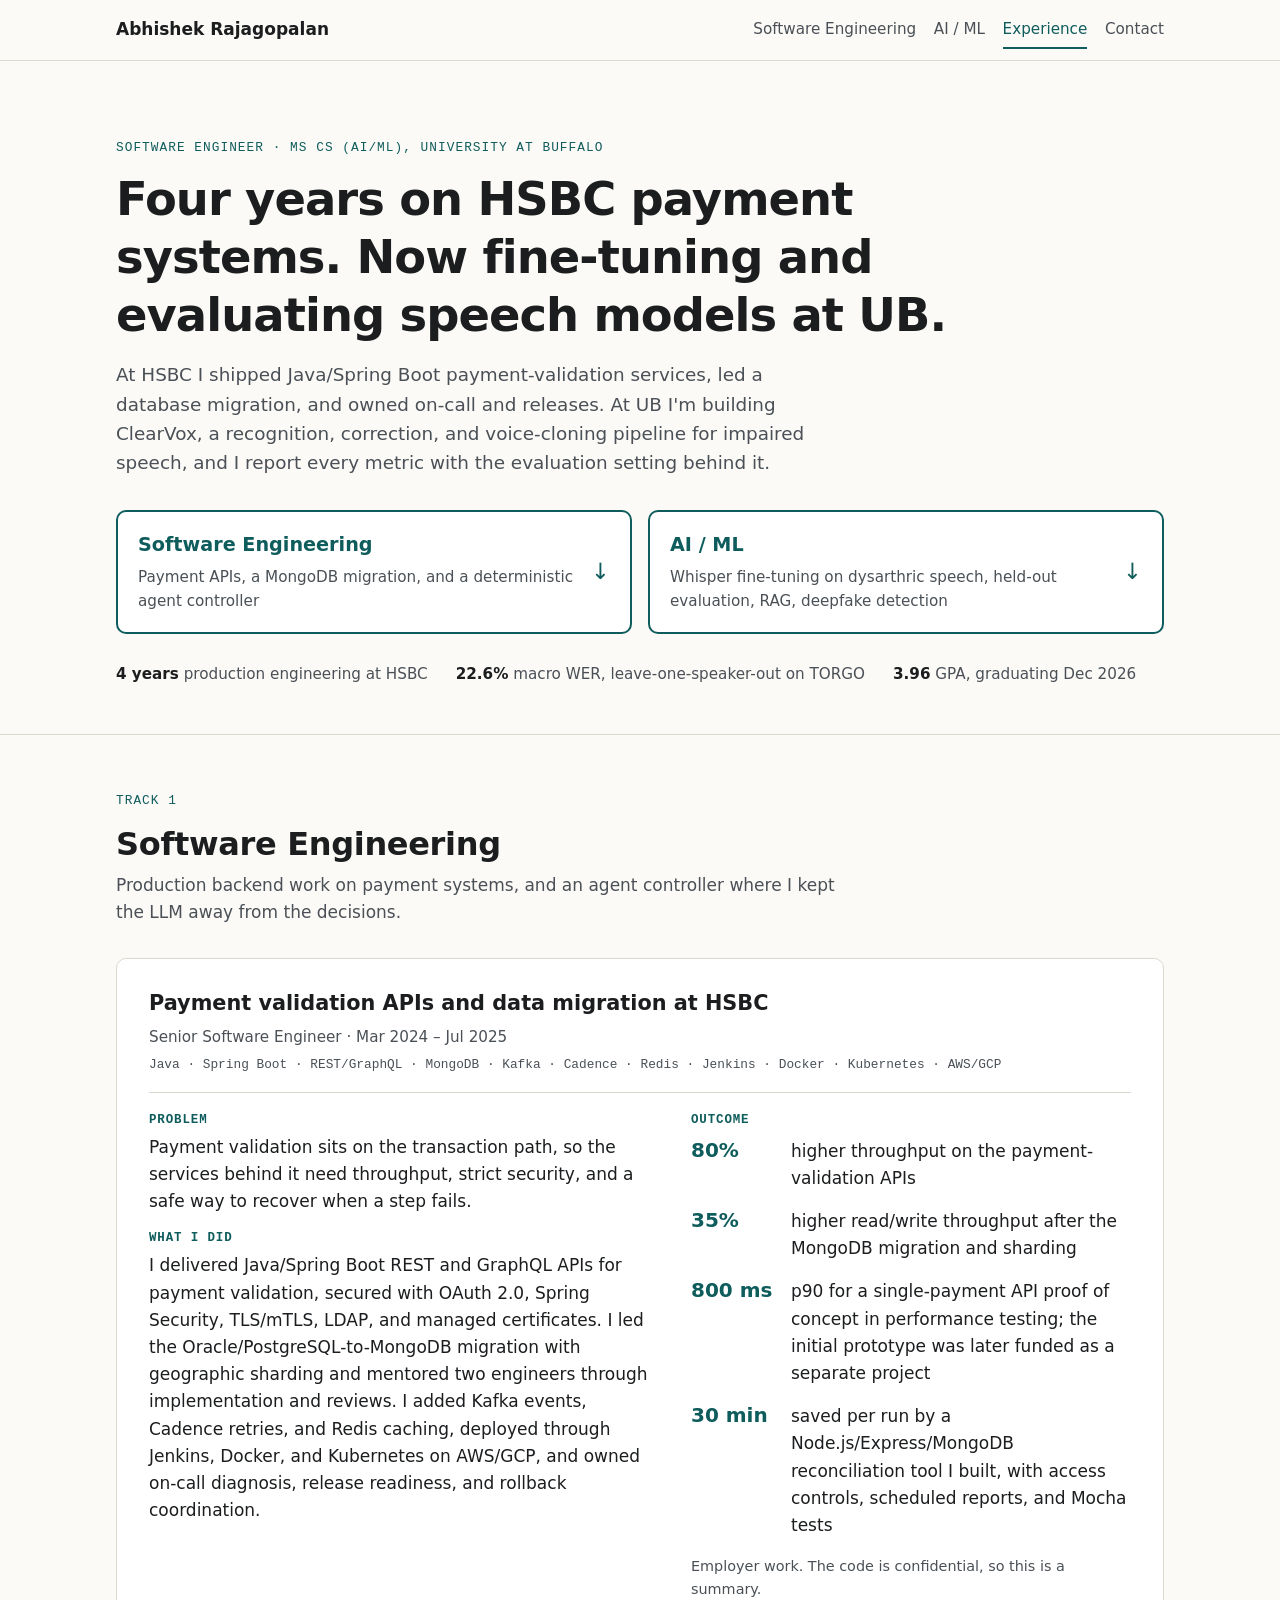
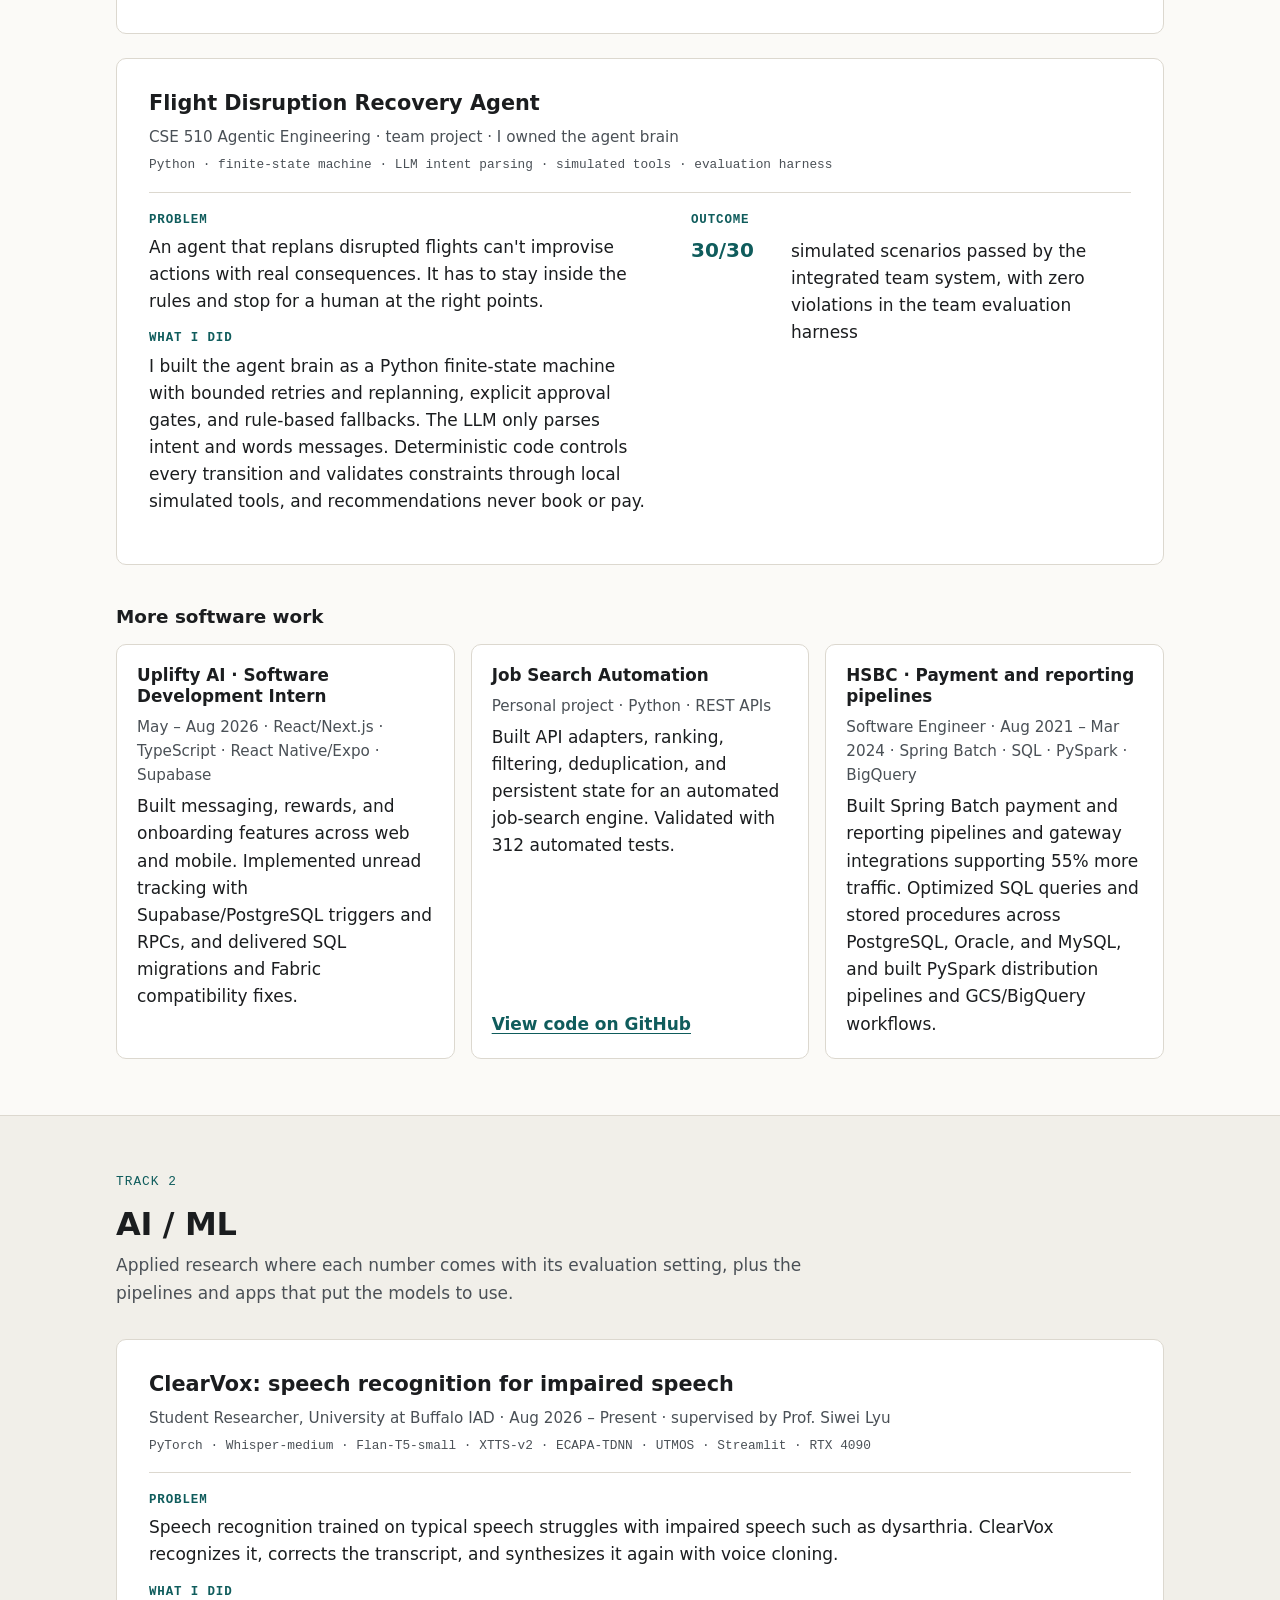
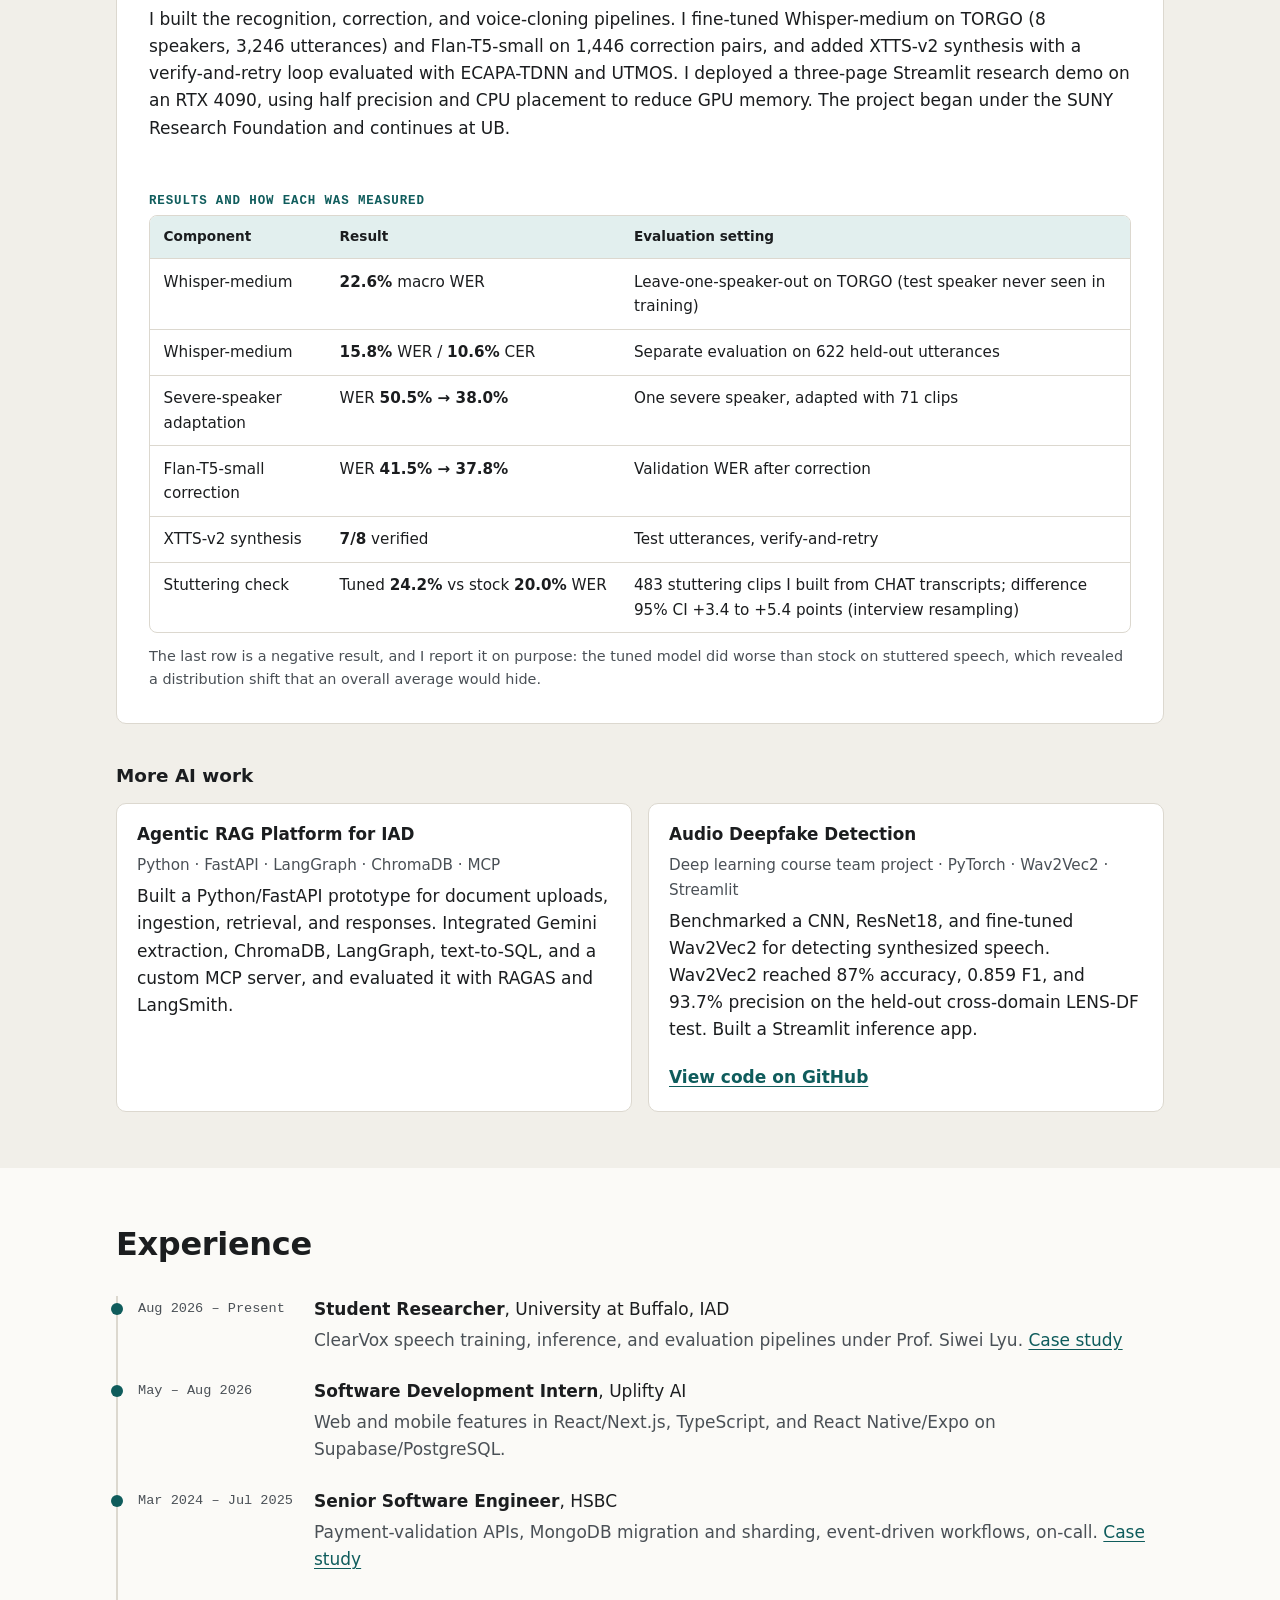
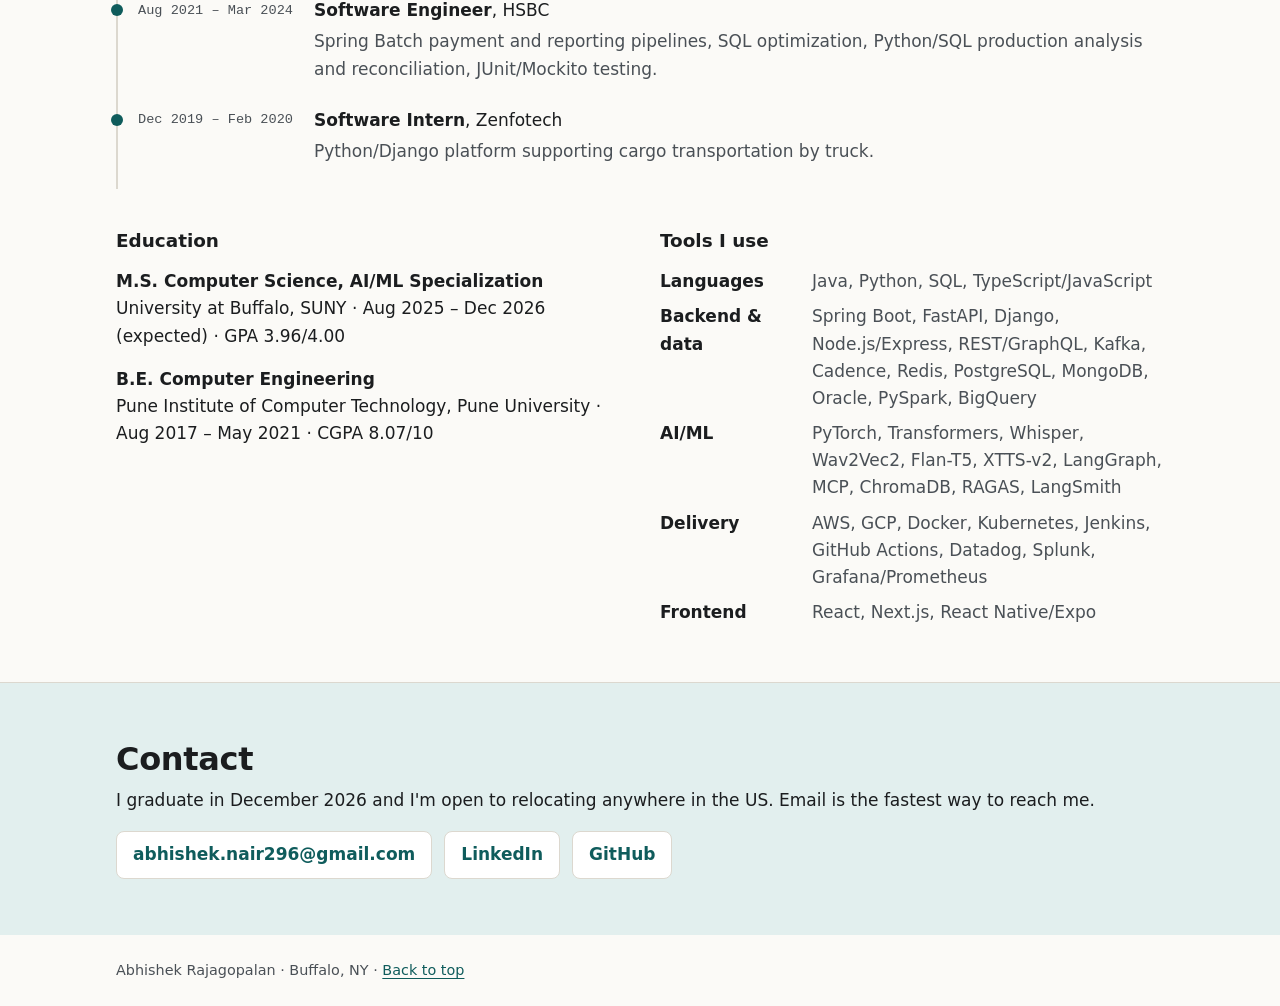
==== index.html @ 1fc19cda "Add files via upload" ====
<!DOCTYPE html>
<html lang="en">
<head>
  <meta charset="utf-8">
  <meta name="viewport" content="width=device-width, initial-scale=1">
  <title>Abhishek Rajagopalan | Software &amp; AI/ML Engineer</title>
  <meta name="description" content="Software engineer with four years on HSBC payment systems, now building and evaluating speech and agent systems at the University at Buffalo.">
  <meta property="og:title" content="Abhishek Rajagopalan | Software &amp; AI/ML Engineer">
  <meta property="og:description" content="Payment APIs at HSBC. Speech recognition research and agent engineering at UB.">
  <meta property="og:type" content="website">
  <meta property="og:url" content="https://abhiiiinair24.github.io/">
  <meta name="theme-color" content="#0f5c5c">
  <link rel="icon" href="favicon.svg" type="image/svg+xml">
  <link rel="stylesheet" href="styles.css">
  <script src="script.js" defer></script>
</head>
<body>
  <a class="skip-link" href="#main">Skip to content</a>

  <header class="site-header">
    <div class="wrap header-inner">
      <a class="brand" href="#top">Abhishek Rajagopalan</a>
      <nav aria-label="Primary">
        <ul class="nav-list">
          <li><a href="#software-engineering">Software Engineering</a></li>
          <li><a href="#ai-ml">AI / ML</a></li>
          <li><a href="#experience">Experience</a></li>
          <li><a href="#contact">Contact</a></li>
        </ul>
      </nav>
    </div>
  </header>

  <main id="main">
    <!-- ===================== HERO ===================== -->
    <section id="top" class="hero" aria-labelledby="hero-title">
      <div class="wrap">
        <p class="eyebrow">Software engineer · MS CS (AI/ML), University at Buffalo</p>
        <h1 id="hero-title">Four years on HSBC payment systems. Now fine-tuning and evaluating speech models at UB.</h1>
        <p class="lede">At HSBC I shipped Java/Spring Boot payment-validation services, led a database migration, and owned on-call and releases. At UB I'm building ClearVox, a recognition, correction, and voice-cloning pipeline for impaired speech, and I report every metric with the evaluation setting behind it.</p>

        <ul class="tracks">
          <li><a class="track" href="#software-engineering">
            <span class="track-label">Software Engineering</span>
            <span class="track-desc">Payment APIs, a MongoDB migration, and a deterministic agent controller</span>
            <span class="track-arrow" aria-hidden="true">↓</span>
          </a></li>
          <li><a class="track" href="#ai-ml">
            <span class="track-label">AI / ML</span>
            <span class="track-desc">Whisper fine-tuning on dysarthric speech, held-out evaluation, RAG, deepfake detection</span>
            <span class="track-arrow" aria-hidden="true">↓</span>
          </a></li>
        </ul>

        <ul class="facts" aria-label="At a glance">
          <li><strong>4 years</strong> production engineering at HSBC</li>
          <li><strong>22.6%</strong> macro WER, leave-one-speaker-out on TORGO</li>
          <li><strong>3.96</strong> GPA, graduating Dec 2026</li>
        </ul>
      </div>
    </section>

    <!-- ===================== SOFTWARE ENGINEERING ===================== -->
    <section id="software-engineering" class="track-section" aria-labelledby="swe-title">
      <div class="wrap">
        <header class="section-head">
          <p class="eyebrow">Track 1</p>
          <h2 id="swe-title">Software Engineering</h2>
          <p>Production backend work on payment systems, and an agent controller where I kept the LLM away from the decisions.</p>
        </header>

        <article class="case" id="hsbc-payments" aria-labelledby="hsbc-title">
          <div class="case-head">
            <h3 id="hsbc-title">Payment validation APIs and data migration at HSBC</h3>
            <p class="meta">Senior Software Engineer · Mar 2024 – Jul 2025</p>
            <p class="stack">Java · Spring Boot · REST/GraphQL · MongoDB · Kafka · Cadence · Redis · Jenkins · Docker · Kubernetes · AWS/GCP</p>
          </div>
          <div class="case-body">
            <div class="psr">
              <h4>Problem</h4>
              <p>Payment validation sits on the transaction path, so the services behind it need throughput, strict security, and a safe way to recover when a step fails.</p>
              <h4>What I did</h4>
              <p>I delivered Java/Spring Boot REST and GraphQL APIs for payment validation, secured with OAuth 2.0, Spring Security, TLS/mTLS, LDAP, and managed certificates. I led the Oracle/PostgreSQL-to-MongoDB migration with geographic sharding and mentored two engineers through implementation and reviews. I added Kafka events, Cadence retries, and Redis caching, deployed through Jenkins, Docker, and Kubernetes on AWS/GCP, and owned on-call diagnosis, release readiness, and rollback coordination.</p>
            </div>
            <div class="outcomes">
              <h4>Outcome</h4>
              <ul class="metric-list">
                <li><span class="metric">80%</span> higher throughput on the payment-validation APIs</li>
                <li><span class="metric">35%</span> higher read/write throughput after the MongoDB migration and sharding</li>
                <li><span class="metric">800&nbsp;ms</span> p90 for a single-payment API proof of concept in performance testing; the initial prototype was later funded as a separate project</li>
                <li><span class="metric">30&nbsp;min</span> saved per run by a Node.js/Express/MongoDB reconciliation tool I built, with access controls, scheduled reports, and Mocha tests</li>
              </ul>
              <p class="note">Employer work. The code is confidential, so this is a summary.</p>
            </div>
          </div>
        </article>

        <article class="case" id="flight-agent" aria-labelledby="flight-title">
          <div class="case-head">
            <h3 id="flight-title">Flight Disruption Recovery Agent</h3>
            <p class="meta">CSE 510 Agentic Engineering · team project · I owned the agent brain</p>
            <p class="stack">Python · finite-state machine · LLM intent parsing · simulated tools · evaluation harness</p>
          </div>
          <div class="case-body">
            <div class="psr">
              <h4>Problem</h4>
              <p>An agent that replans disrupted flights can't improvise actions with real consequences. It has to stay inside the rules and stop for a human at the right points.</p>
              <h4>What I did</h4>
              <p>I built the agent brain as a Python finite-state machine with bounded retries and replanning, explicit approval gates, and rule-based fallbacks. The LLM only parses intent and words messages. Deterministic code controls every transition and validates constraints through local simulated tools, and recommendations never book or pay.</p>
            </div>
            <div class="outcomes">
              <h4>Outcome</h4>
              <ul class="metric-list">
                <li><span class="metric">30/30</span> simulated scenarios passed by the integrated team system, with zero violations in the team evaluation harness</li>
              </ul>
            </div>
          </div>
        </article>

        <h3 class="sub-head">More software work</h3>
        <div class="cards">
          <article class="card">
            <h4>Uplifty AI · Software Development Intern</h4>
            <p class="meta">May – Aug 2026 · React/Next.js · TypeScript · React Native/Expo · Supabase</p>
            <p>Built messaging, rewards, and onboarding features across web and mobile. Implemented unread tracking with Supabase/PostgreSQL triggers and RPCs, and delivered SQL migrations and Fabric compatibility fixes.</p>
          </article>
          <article class="card">
            <h4>Job Search Automation</h4>
            <p class="meta">Personal project · Python · REST APIs</p>
            <p>Built API adapters, ranking, filtering, deduplication, and persistent state for an automated job-search engine. Validated with 312 automated tests.</p>
            <p class="links"><a href="https://github.com/abhiiiinair24/job-search-automation">View code on GitHub<span class="sr-only"> (Job Search Automation)</span></a></p>
          </article>
          <article class="card">
            <h4>HSBC · Payment and reporting pipelines</h4>
            <p class="meta">Software Engineer · Aug 2021 – Mar 2024 · Spring Batch · SQL · PySpark · BigQuery</p>
            <p>Built Spring Batch payment and reporting pipelines and gateway integrations supporting 55% more traffic. Optimized SQL queries and stored procedures across PostgreSQL, Oracle, and MySQL, and built PySpark distribution pipelines and GCS/BigQuery workflows.</p>
          </article>
        </div>
      </div>
    </section>

    <!-- ===================== AI / ML ===================== -->
    <section id="ai-ml" class="track-section alt" aria-labelledby="ai-title">
      <div class="wrap">
        <header class="section-head">
          <p class="eyebrow">Track 2</p>
          <h2 id="ai-title">AI / ML</h2>
          <p>Applied research where each number comes with its evaluation setting, plus the pipelines and apps that put the models to use.</p>
        </header>

        <article class="case" id="clearvox" aria-labelledby="clearvox-title">
          <div class="case-head">
            <h3 id="clearvox-title">ClearVox: speech recognition for impaired speech</h3>
            <p class="meta">Student Researcher, University at Buffalo IAD · Aug 2026 – Present · supervised by Prof. Siwei Lyu</p>
            <p class="stack">PyTorch · Whisper-medium · Flan-T5-small · XTTS-v2 · ECAPA-TDNN · UTMOS · Streamlit · RTX 4090</p>
          </div>
          <div class="case-body">
            <div class="psr">
              <h4>Problem</h4>
              <p>Speech recognition trained on typical speech struggles with impaired speech such as dysarthria. ClearVox recognizes it, corrects the transcript, and synthesizes it again with voice cloning.</p>
              <h4>What I did</h4>
              <p>I built the recognition, correction, and voice-cloning pipelines. I fine-tuned Whisper-medium on TORGO (8 speakers, 3,246 utterances) and Flan-T5-small on 1,446 correction pairs, and added XTTS-v2 synthesis with a verify-and-retry loop evaluated with ECAPA-TDNN and UTMOS. I deployed a three-page Streamlit research demo on an RTX 4090, using half precision and CPU placement to reduce GPU memory. The project began under the SUNY Research Foundation and continues at UB.</p>
            </div>
            <div class="outcomes">
              <h4>Results and how each was measured</h4>
              <div class="table-scroll" tabindex="0" role="region" aria-label="ClearVox results table">
                <table>
                  <thead>
                    <tr><th scope="col">Component</th><th scope="col">Result</th><th scope="col">Evaluation setting</th></tr>
                  </thead>
                  <tbody>
                    <tr><td data-label="Component">Whisper-medium</td><td data-label="Result"><strong>22.6%</strong> macro WER</td><td data-label="Evaluation setting">Leave-one-speaker-out on TORGO (test speaker never seen in training)</td></tr>
                    <tr><td data-label="Component">Whisper-medium</td><td data-label="Result"><strong>15.8%</strong> WER / <strong>10.6%</strong> CER</td><td data-label="Evaluation setting">Separate evaluation on 622 held-out utterances</td></tr>
                    <tr><td data-label="Component">Severe-speaker adaptation</td><td data-label="Result">WER <strong>50.5% → 38.0%</strong></td><td data-label="Evaluation setting">One severe speaker, adapted with 71 clips</td></tr>
                    <tr><td data-label="Component">Flan-T5-small correction</td><td data-label="Result">WER <strong>41.5% → 37.8%</strong></td><td data-label="Evaluation setting">Validation WER after correction</td></tr>
                    <tr><td data-label="Component">XTTS-v2 synthesis</td><td data-label="Result"><strong>7/8</strong> verified</td><td data-label="Evaluation setting">Test utterances, verify-and-retry</td></tr>
                    <tr><td data-label="Component">Stuttering check</td><td data-label="Result">Tuned <strong>24.2%</strong> vs stock <strong>20.0%</strong> WER</td><td data-label="Evaluation setting">483 stuttering clips I built from CHAT transcripts; difference 95% CI +3.4 to +5.4 points (interview resampling)</td></tr>
                  </tbody>
                </table>
              </div>
              <p class="note">The last row is a negative result, and I report it on purpose: the tuned model did worse than stock on stuttered speech, which revealed a distribution shift that an overall average would hide.</p>
            </div>
          </div>
        </article>

        <h3 class="sub-head">More AI work</h3>
        <div class="cards">
          <article class="card">
            <h4>Agentic RAG Platform for IAD</h4>
            <p class="meta">Python · FastAPI · LangGraph · ChromaDB · MCP</p>
            <p>Built a Python/FastAPI prototype for document uploads, ingestion, retrieval, and responses. Integrated Gemini extraction, ChromaDB, LangGraph, text-to-SQL, and a custom MCP server, and evaluated it with RAGAS and LangSmith.</p>
          </article>
          <article class="card">
            <h4>Audio Deepfake Detection</h4>
            <p class="meta">Deep learning course team project · PyTorch · Wav2Vec2 · Streamlit</p>
            <p>Benchmarked a CNN, ResNet18, and fine-tuned Wav2Vec2 for detecting synthesized speech. Wav2Vec2 reached 87% accuracy, 0.859 F1, and 93.7% precision on the held-out cross-domain LENS-DF test. Built a Streamlit inference app.</p>
            <p class="links"><a href="https://github.com/abhiiiinair24/pied-piper-DeepfakeAudio">View code on GitHub<span class="sr-only"> (Audio Deepfake Detection)</span></a></p>
          </article>
        </div>
      </div>
    </section>

    <!-- ===================== EXPERIENCE ===================== -->
    <section id="experience" aria-labelledby="exp-title">
      <div class="wrap">
        <header class="section-head">
          <h2 id="exp-title">Experience</h2>
        </header>
        <ol class="timeline">
          <li>
            <div class="tl-when">Aug 2026 – Present</div>
            <div class="tl-what"><strong>Student Researcher</strong>, University at Buffalo, IAD
              <p>ClearVox speech training, inference, and evaluation pipelines under Prof. Siwei Lyu. <a href="#clearvox">Case study</a></p></div>
          </li>
          <li>
            <div class="tl-when">May – Aug 2026</div>
            <div class="tl-what"><strong>Software Development Intern</strong>, Uplifty AI
              <p>Web and mobile features in React/Next.js, TypeScript, and React Native/Expo on Supabase/PostgreSQL.</p></div>
          </li>
          <li>
            <div class="tl-when">Mar 2024 – Jul 2025</div>
            <div class="tl-what"><strong>Senior Software Engineer</strong>, HSBC
              <p>Payment-validation APIs, MongoDB migration and sharding, event-driven workflows, on-call. <a href="#hsbc-payments">Case study</a></p></div>
          </li>
          <li>
            <div class="tl-when">Aug 2021 – Mar 2024</div>
            <div class="tl-what"><strong>Software Engineer</strong>, HSBC
              <p>Spring Batch payment and reporting pipelines, SQL optimization, Python/SQL production analysis and reconciliation, JUnit/Mockito testing.</p></div>
          </li>
          <li>
            <div class="tl-when">Dec 2019 – Feb 2020</div>
            <div class="tl-what"><strong>Software Intern</strong>, Zenfotech
              <p>Python/Django platform supporting cargo transportation by truck.</p></div>
          </li>
        </ol>

        <div class="two-col">
          <div>
            <h3 class="sub-head">Education</h3>
            <ul class="plain">
              <li><strong>M.S. Computer Science, AI/ML Specialization</strong><br>University at Buffalo, SUNY · Aug 2025 – Dec 2026 (expected) · GPA 3.96/4.00</li>
              <li><strong>B.E. Computer Engineering</strong><br>Pune Institute of Computer Technology, Pune University · Aug 2017 – May 2021 · CGPA 8.07/10</li>
            </ul>
          </div>
          <div>
            <h3 class="sub-head">Tools I use</h3>
            <dl class="skills">
              <dt>Languages</dt><dd>Java, Python, SQL, TypeScript/JavaScript</dd>
              <dt>Backend &amp; data</dt><dd>Spring Boot, FastAPI, Django, Node.js/Express, REST/GraphQL, Kafka, Cadence, Redis, PostgreSQL, MongoDB, Oracle, PySpark, BigQuery</dd>
              <dt>AI/ML</dt><dd>PyTorch, Transformers, Whisper, Wav2Vec2, Flan-T5, XTTS-v2, LangGraph, MCP, ChromaDB, RAGAS, LangSmith</dd>
              <dt>Delivery</dt><dd>AWS, GCP, Docker, Kubernetes, Jenkins, GitHub Actions, Datadog, Splunk, Grafana/Prometheus</dd>
              <dt>Frontend</dt><dd>React, Next.js, React Native/Expo</dd>
            </dl>
          </div>
        </div>
      </div>
    </section>

    <!-- ===================== CONTACT ===================== -->
    <section id="contact" class="contact" aria-labelledby="contact-title">
      <div class="wrap">
        <h2 id="contact-title">Contact</h2>
        <p>I graduate in December 2026 and I'm open to relocating anywhere in the US. Email is the fastest way to reach me.</p>
        <ul class="contact-links">
          <li><a href="mailto:abhishek.nair296@gmail.com">abhishek.nair296@gmail.com</a></li>
          <li><a href="https://linkedin.com/in/abhisheknair2409">LinkedIn</a></li>
          <li><a href="https://github.com/abhiiiinair24">GitHub</a></li>
        </ul>
      </div>
    </section>
  </main>

  <footer class="site-footer">
    <div class="wrap">
      <p>Abhishek Rajagopalan · Buffalo, NY · <a href="#top">Back to top</a></p>
    </div>
  </footer>
</body>
</html>
---- styles.css ----
/* Abhishek Rajagopalan portfolio
   Plain CSS, no build step. Colors live in :root so they're easy to change. */

:root {
  --bg: #fbfaf7;
  --bg-alt: #f1efe9;
  --surface: #ffffff;
  --text: #1b1d1f;
  --muted: #4a5056;
  --line: #dcd8cf;
  --accent: #0f5c5c;
  --accent-strong: #0a4545;
  --accent-soft: #e2efee;
  --focus: #b4530a;
  --radius: 10px;
  --wrap: 68rem;
  --font: system-ui, -apple-system, "Segoe UI", Roboto, "Helvetica Neue", Arial, sans-serif;
  --mono: ui-monospace, SFMono-Regular, Menlo, Consolas, monospace;
}

@media (prefers-color-scheme: dark) {
  :root {
    --bg: #121416;
    --bg-alt: #181b1e;
    --surface: #1d2124;
    --text: #eceae4;
    --muted: #b3b8bc;
    --line: #33393e;
    --accent: #6fc7c2;
    --accent-strong: #9adcd8;
    --accent-soft: #1c3333;
    --focus: #f0a35e;
  }
}

*, *::before, *::after { box-sizing: border-box; }

html { scroll-behavior: smooth; scroll-padding-top: 4.5rem; }
@media (prefers-reduced-motion: reduce) { html { scroll-behavior: auto; } }

body {
  margin: 0;
  background: var(--bg);
  color: var(--text);
  font-family: var(--font);
  font-size: 1.0625rem;
  line-height: 1.6;
  -webkit-text-size-adjust: 100%;
}

a { color: var(--accent); text-underline-offset: 0.18em; }
a:hover { color: var(--accent-strong); }
:focus-visible { outline: 3px solid var(--focus); outline-offset: 3px; border-radius: 4px; }

h1, h2, h3, h4 { line-height: 1.25; margin: 0 0 0.5rem; }
h1 { font-size: clamp(1.8rem, 1.2rem + 2.6vw, 2.9rem); letter-spacing: -0.02em; max-width: 26ch; text-wrap: balance; }
h2 { font-size: clamp(1.5rem, 1.2rem + 1.2vw, 2rem); letter-spacing: -0.01em; }
h3 { font-size: 1.3rem; }
h4 { font-size: 1rem; }
p { margin: 0 0 1rem; }

.wrap { max-width: var(--wrap); margin: 0 auto; padding: 0 1.25rem; }

.sr-only {
  position: absolute; width: 1px; height: 1px; padding: 0; margin: -1px;
  overflow: hidden; clip: rect(0 0 0 0); white-space: nowrap; border: 0;
}

.skip-link {
  position: absolute; left: 1rem; top: -3rem; z-index: 100;
  background: var(--accent); color: var(--bg); padding: 0.5rem 0.9rem; border-radius: 6px;
}
.skip-link:focus { top: 0.75rem; color: var(--bg); }

/* ---------- Header ---------- */
.site-header {
  position: sticky; top: 0; z-index: 50;
  background: color-mix(in srgb, var(--bg) 92%, transparent);
  backdrop-filter: saturate(150%) blur(8px);
  border-bottom: 1px solid var(--line);
}
.header-inner {
  display: flex; align-items: center; justify-content: space-between;
  gap: 0.5rem 1.5rem; flex-wrap: wrap; padding-top: 0.7rem; padding-bottom: 0.7rem;
}
.brand { font-weight: 700; color: var(--text); text-decoration: none; }
.nav-list { list-style: none; margin: 0; padding: 0; display: flex; flex-wrap: wrap; gap: 0.25rem 1.1rem; }
.nav-list a {
  color: var(--muted); text-decoration: none; font-size: 0.95rem; font-weight: 500;
  padding: 0.35rem 0; display: inline-block; border-bottom: 2px solid transparent;
}
.nav-list a:hover, .nav-list a[aria-current="true"] { color: var(--accent); border-bottom-color: var(--accent); }

/* ---------- Hero ---------- */
.hero { padding: clamp(2.5rem, 6vw, 5rem) 0 3rem; }
.eyebrow {
  font-family: var(--mono); font-size: 0.8rem; text-transform: uppercase;
  letter-spacing: 0.08em; color: var(--accent); margin-bottom: 0.75rem;
}
.lede { font-size: 1.15rem; color: var(--muted); max-width: 46rem; margin-top: 1rem; }

.tracks {
  list-style: none; padding: 0; margin: 2rem 0 0;
  display: grid; grid-template-columns: repeat(auto-fit, minmax(16rem, 1fr)); gap: 1rem;
}
.track {
  display: grid; grid-template-columns: 1fr auto; gap: 0.25rem 1rem; height: 100%;
  padding: 1.15rem 1.25rem; border: 2px solid var(--accent); border-radius: var(--radius);
  background: var(--surface); color: var(--text); text-decoration: none;
  transition: background-color .15s ease;
}
.track:hover { background: var(--accent-soft); color: var(--text); }
.track-label { font-size: 1.2rem; font-weight: 700; color: var(--accent); }
.track-desc { grid-column: 1; color: var(--muted); font-size: 0.95rem; }
.track-arrow { grid-row: 1 / span 2; grid-column: 2; align-self: center; font-size: 1.4rem; color: var(--accent); }

.facts {
  list-style: none; padding: 0; margin: 1.75rem 0 0;
  display: flex; flex-wrap: wrap; gap: 0.5rem 1.75rem; color: var(--muted); font-size: 0.95rem;
}
.facts strong { color: var(--text); }

/* ---------- Sections ---------- */
section { padding: 3.5rem 0; }
.track-section { border-top: 1px solid var(--line); }
.alt { background: var(--bg-alt); }
.section-head { margin-bottom: 2rem; max-width: 46rem; }
.section-head p:last-child { color: var(--muted); }
.sub-head { margin: 2.5rem 0 1rem; font-size: 1.15rem; }

/* ---------- Case studies ---------- */
.case {
  background: var(--surface); border: 1px solid var(--line); border-radius: var(--radius);
  padding: clamp(1.25rem, 3vw, 2rem); margin-bottom: 1.5rem;
}
.case-head { border-bottom: 1px solid var(--line); padding-bottom: 1rem; margin-bottom: 1.25rem; }
.meta { color: var(--muted); font-size: 0.95rem; margin: 0 0 0.35rem; }
.stack { font-family: var(--mono); font-size: 0.8rem; color: var(--muted); margin: 0; }
.case-body { display: grid; grid-template-columns: 1fr; gap: 1.5rem; }
.case-body > * { min-width: 0; }
@media (min-width: 900px) {
  .case-body { grid-template-columns: 1.15fr 1fr; gap: 2.25rem; }
  #clearvox .case-body { grid-template-columns: 1fr; }
}
.psr h4, .outcomes h4 {
  font-family: var(--mono); font-size: 0.78rem; text-transform: uppercase;
  letter-spacing: 0.07em; color: var(--accent); margin-bottom: 0.35rem;
}
.metric-list { list-style: none; margin: 0 0 1rem; padding: 0; display: grid; gap: 0.75rem; }
.metric-list li { display: grid; grid-template-columns: 5.5rem 1fr; gap: 0.75rem; align-items: baseline; }
.metric { font-weight: 700; font-size: 1.25rem; color: var(--accent); }
.note { font-size: 0.9rem; color: var(--muted); margin: 0.75rem 0 0; }

/* ---------- Results table ---------- */
.table-scroll { overflow-x: auto; border: 1px solid var(--line); border-radius: 8px; }
table { border-collapse: collapse; width: 100%; font-size: 0.95rem; min-width: 36rem; }
th, td { text-align: left; vertical-align: top; padding: 0.65rem 0.85rem; border-bottom: 1px solid var(--line); }
thead th { background: var(--accent-soft); font-size: 0.85rem; }
tbody tr:last-child td { border-bottom: 0; }
td:nth-child(2) { white-space: nowrap; }

/* ---------- Cards ---------- */
.cards { display: grid; grid-template-columns: repeat(auto-fit, minmax(17rem, 1fr)); gap: 1rem; }
.card {
  background: var(--surface); border: 1px solid var(--line); border-radius: var(--radius);
  padding: 1.25rem; display: flex; flex-direction: column;
}
.card h4 { font-size: 1.05rem; }
.card p:last-child { margin-bottom: 0; }
.card .links { margin-top: auto; padding-top: 0.25rem; }
.card .links a { font-weight: 600; }

/* ---------- Experience ---------- */
.timeline { list-style: none; margin: 0; padding: 0; border-left: 2px solid var(--line); }
.timeline li { display: grid; grid-template-columns: 10rem 1fr; gap: 1rem; padding: 0 0 1.5rem 1.25rem; position: relative; }
.timeline li::before {
  content: ""; position: absolute; left: -7px; top: 0.45rem;
  width: 12px; height: 12px; border-radius: 50%; background: var(--accent);
}
.tl-when { font-family: var(--mono); font-size: 0.85rem; color: var(--muted); padding-top: 0.15rem; }
.tl-what p { margin: 0.25rem 0 0; color: var(--muted); }

.two-col { display: grid; grid-template-columns: repeat(auto-fit, minmax(19rem, 1fr)); gap: 0 2.5rem; }
.plain { list-style: none; padding: 0; margin: 0; }
.plain li { margin-bottom: 1rem; }
.skills { margin: 0; display: grid; grid-template-columns: 8.5rem 1fr; gap: 0.5rem 1rem; }
.skills dt { font-weight: 600; }
.skills dd { margin: 0; color: var(--muted); }

/* ---------- Contact / footer ---------- */
.contact { background: var(--accent-soft); border-top: 1px solid var(--line); }
.contact-links { list-style: none; padding: 0; margin: 0; display: flex; flex-wrap: wrap; gap: 0.75rem; }
.contact-links a {
  display: inline-block; padding: 0.6rem 1rem; border-radius: 8px; font-weight: 600;
  background: var(--surface); border: 1px solid var(--line); text-decoration: none;
}
.contact-links a:hover { border-color: var(--accent); }
.site-footer { padding: 1.5rem 0; font-size: 0.9rem; color: var(--muted); }
.site-footer p { margin: 0; }

/* ---------- Small screens ---------- */
@media (max-width: 640px) {
  body { font-size: 1rem; }
  .header-inner { flex-direction: column; align-items: flex-start; gap: 0.15rem; padding-top: 0.6rem; padding-bottom: 0.4rem; }
  .nav-list { gap: 0 0.85rem; }
  .nav-list a { font-size: 0.875rem; padding: 0.4rem 0; }
  .hero { padding: 1.5rem 0 2.5rem; }
  h1 { font-size: 1.65rem; }
  .lede { font-size: 1rem; margin-top: 0.75rem; }
  .tracks { margin-top: 1.25rem; gap: 0.75rem; }
  .track { padding: 0.9rem 1rem; }
  .track-desc { font-size: 0.875rem; }
  .timeline li { grid-template-columns: 1fr; gap: 0.15rem; }
  .skills { grid-template-columns: 1fr; gap: 0.1rem; }
  .skills dd { margin-bottom: 0.6rem; }
  .metric-list li { grid-template-columns: 1fr; gap: 0; }
  .site-header { position: static; }
  html { scroll-padding-top: 1rem; }
  /* Results table becomes stacked rows so the evaluation setting stays visible */
  .table-scroll { overflow: visible; border: 0; }
  table { min-width: 0; }
  thead { position: absolute; width: 1px; height: 1px; overflow: hidden; clip: rect(0 0 0 0); }
  tbody tr { display: block; border: 1px solid var(--line); border-radius: 8px; margin-bottom: 0.75rem; padding: 0.5rem 0.75rem; }
  tbody td { display: block; padding: 0.3rem 0; border: 0; white-space: normal; }
  tbody td::before { content: attr(data-label); display: block; font-size: 0.75rem; font-weight: 600; text-transform: uppercase; letter-spacing: 0.04em; color: var(--muted); }
  tbody td:first-child { font-weight: 600; }
  td:nth-child(2) { white-space: normal; }
}

@media print {
  .site-header, .skip-link, .tracks { display: none; }
  body { background: #fff; color: #000; }
  .case, .card { break-inside: avoid; border-color: #999; }
}
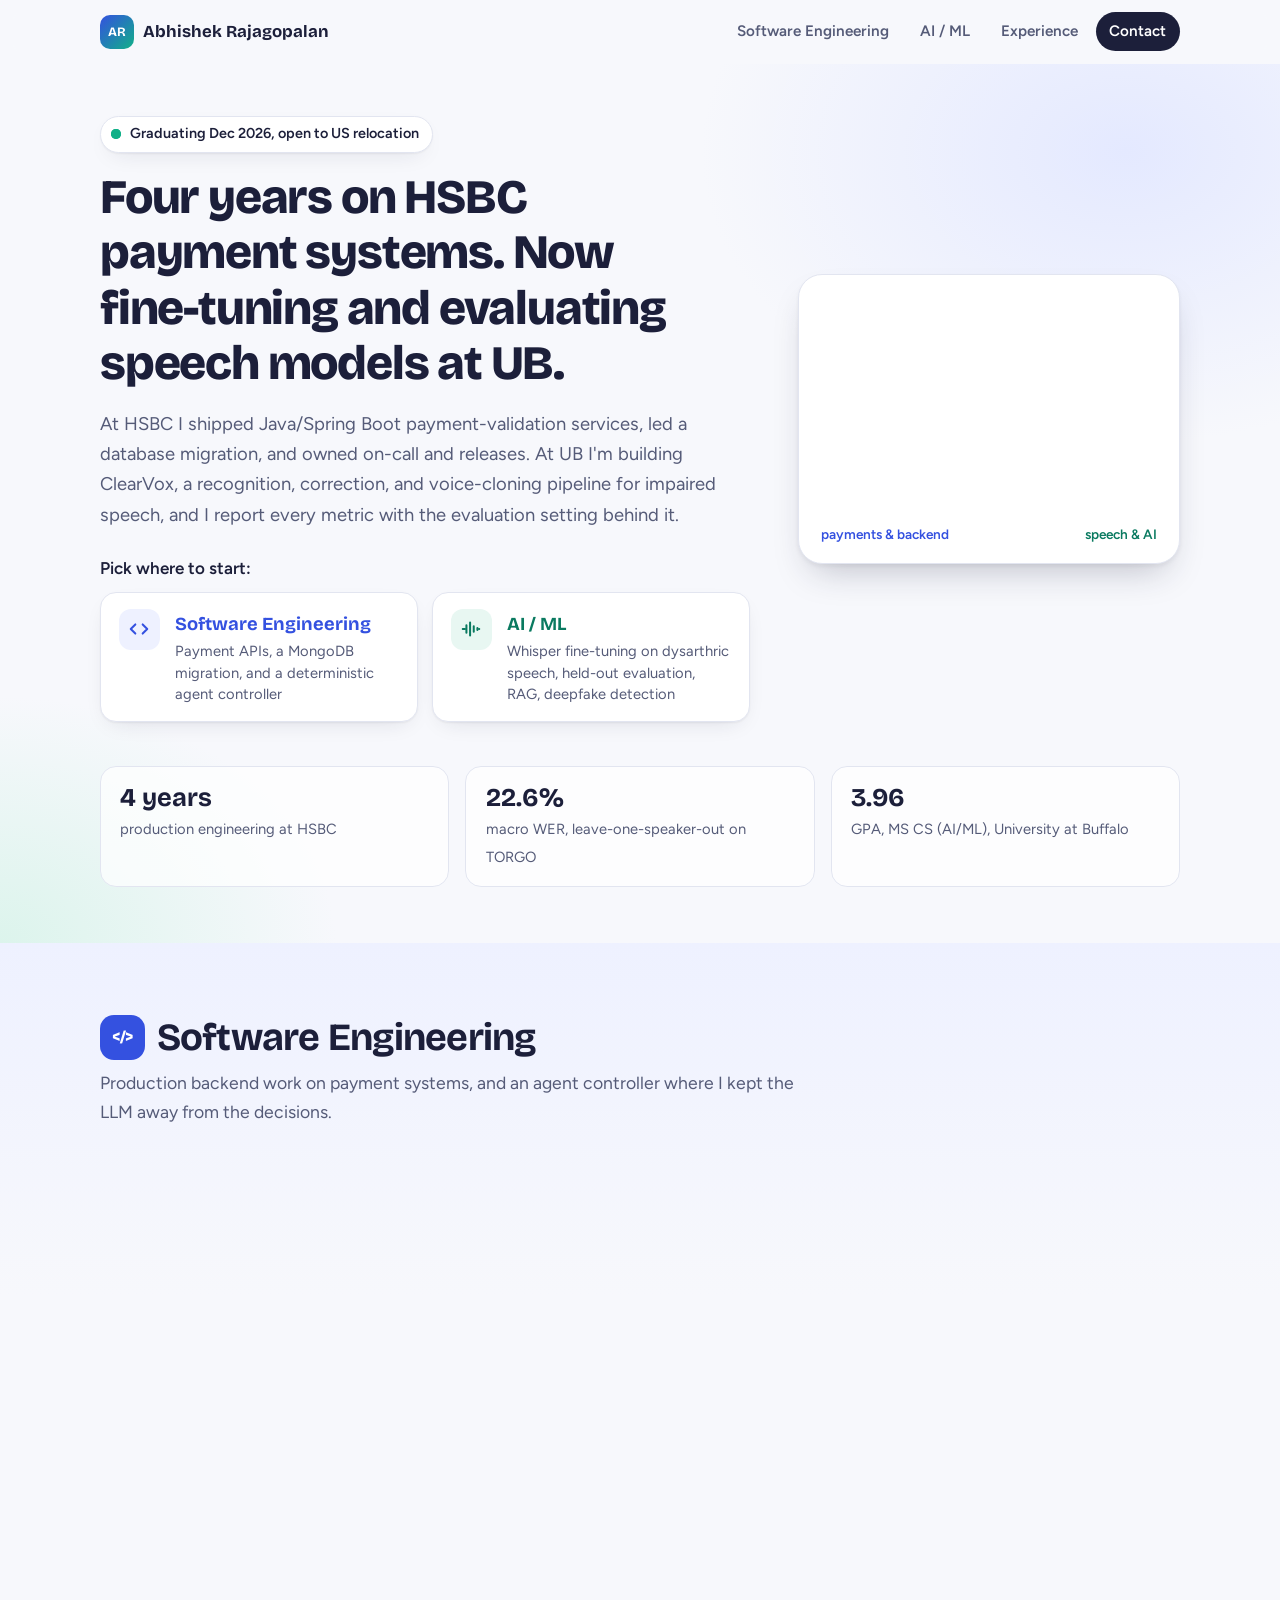
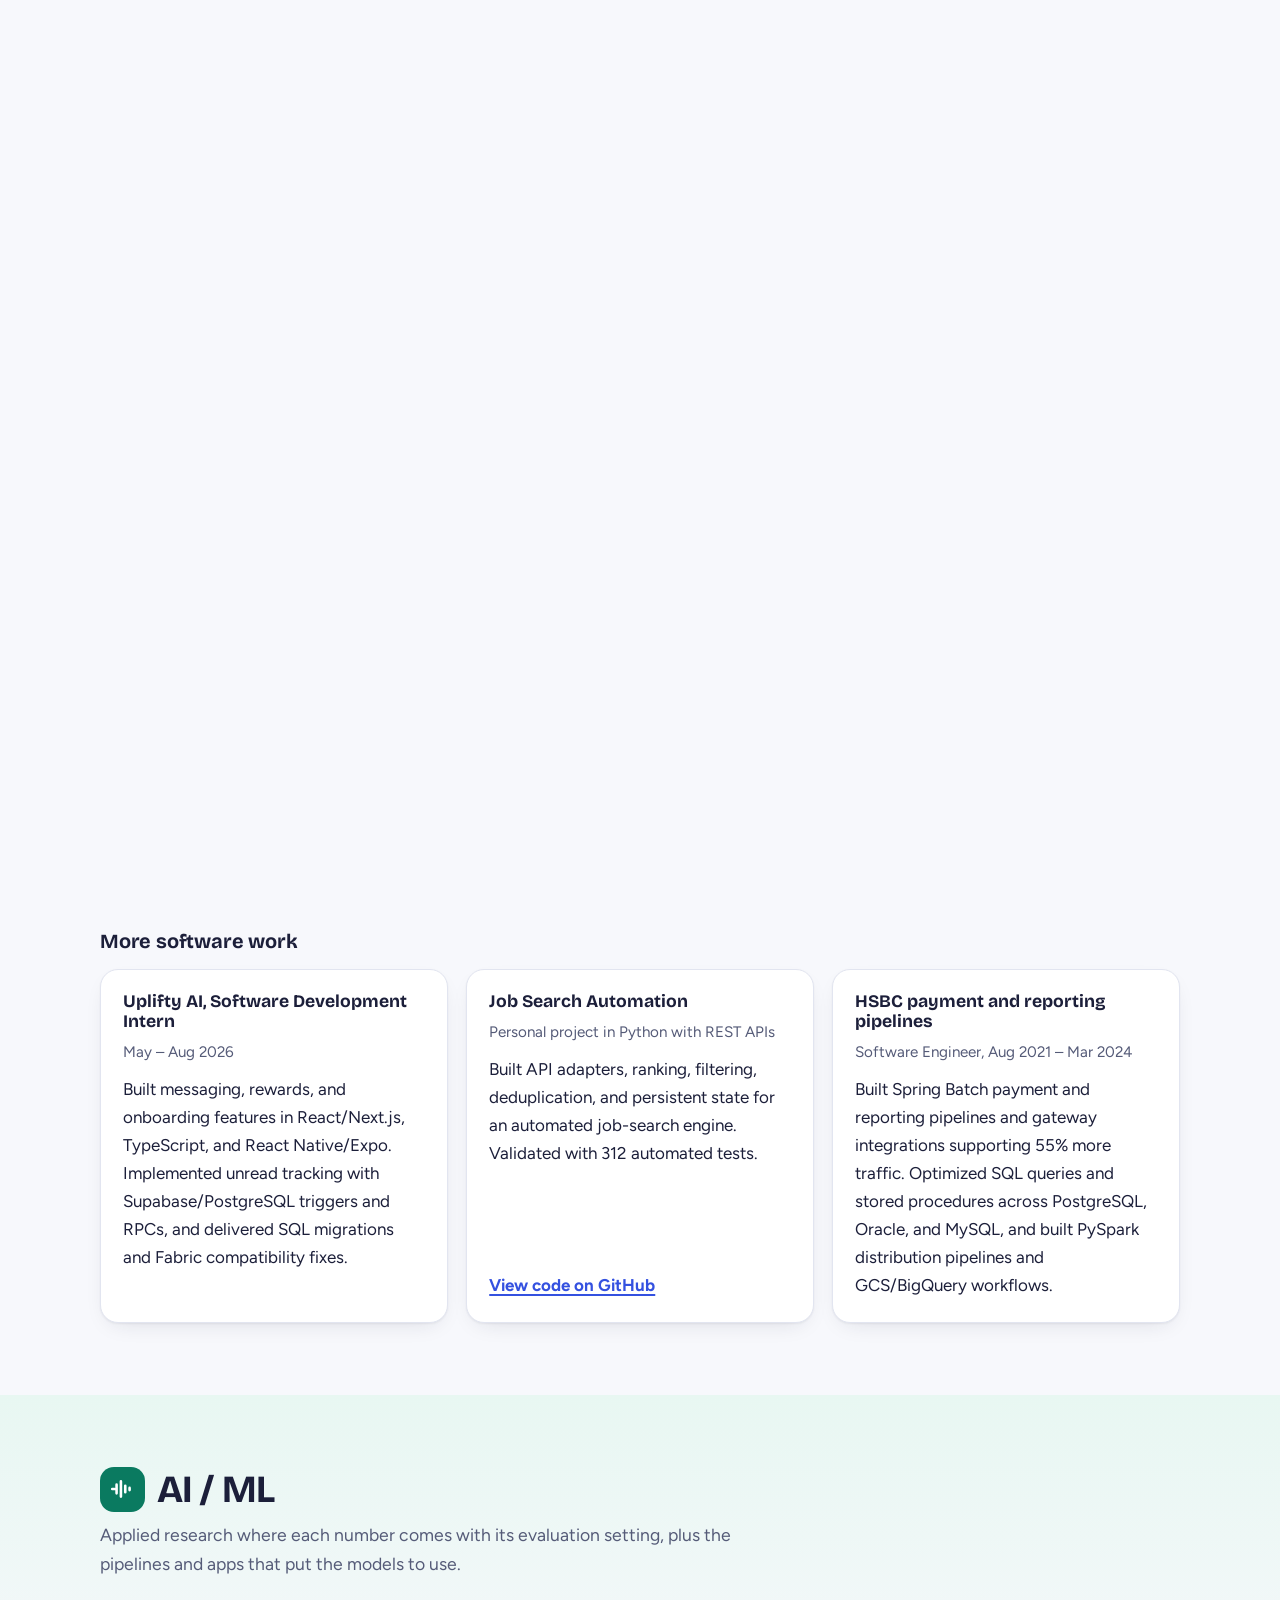
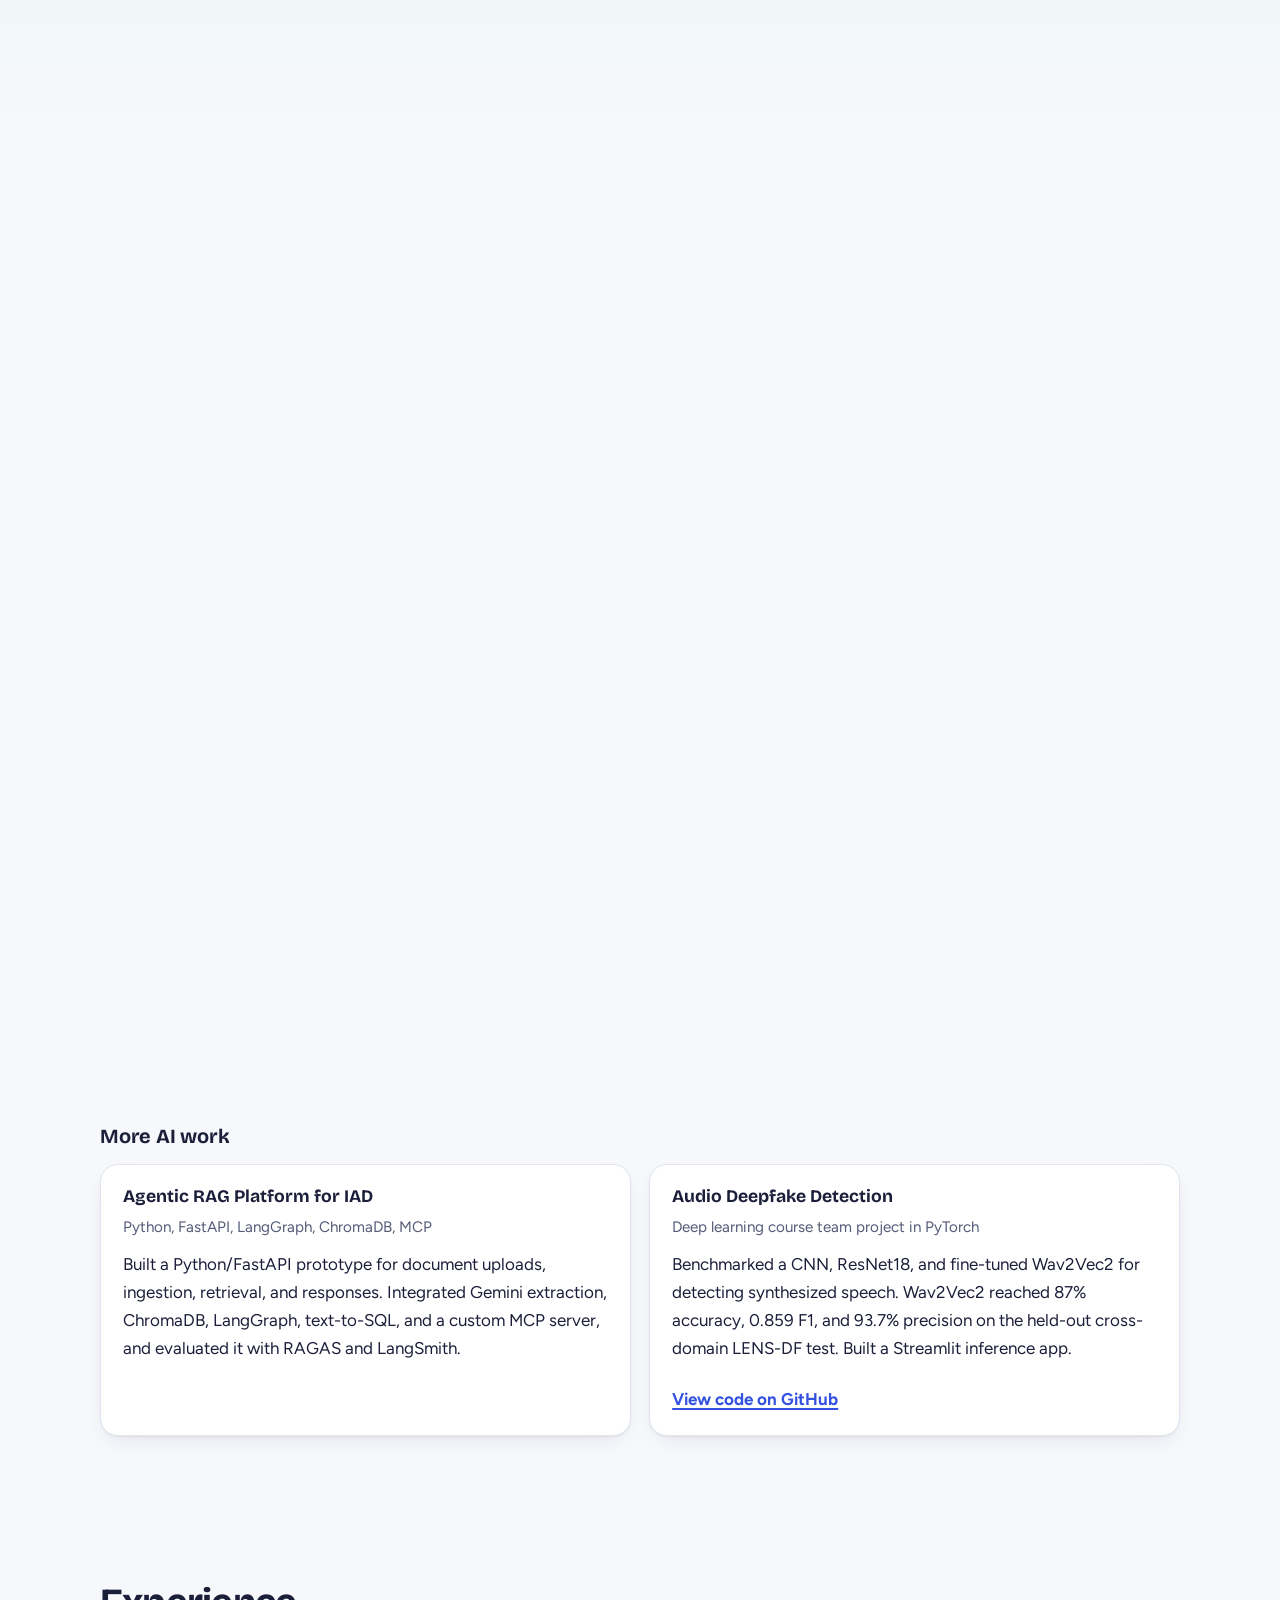
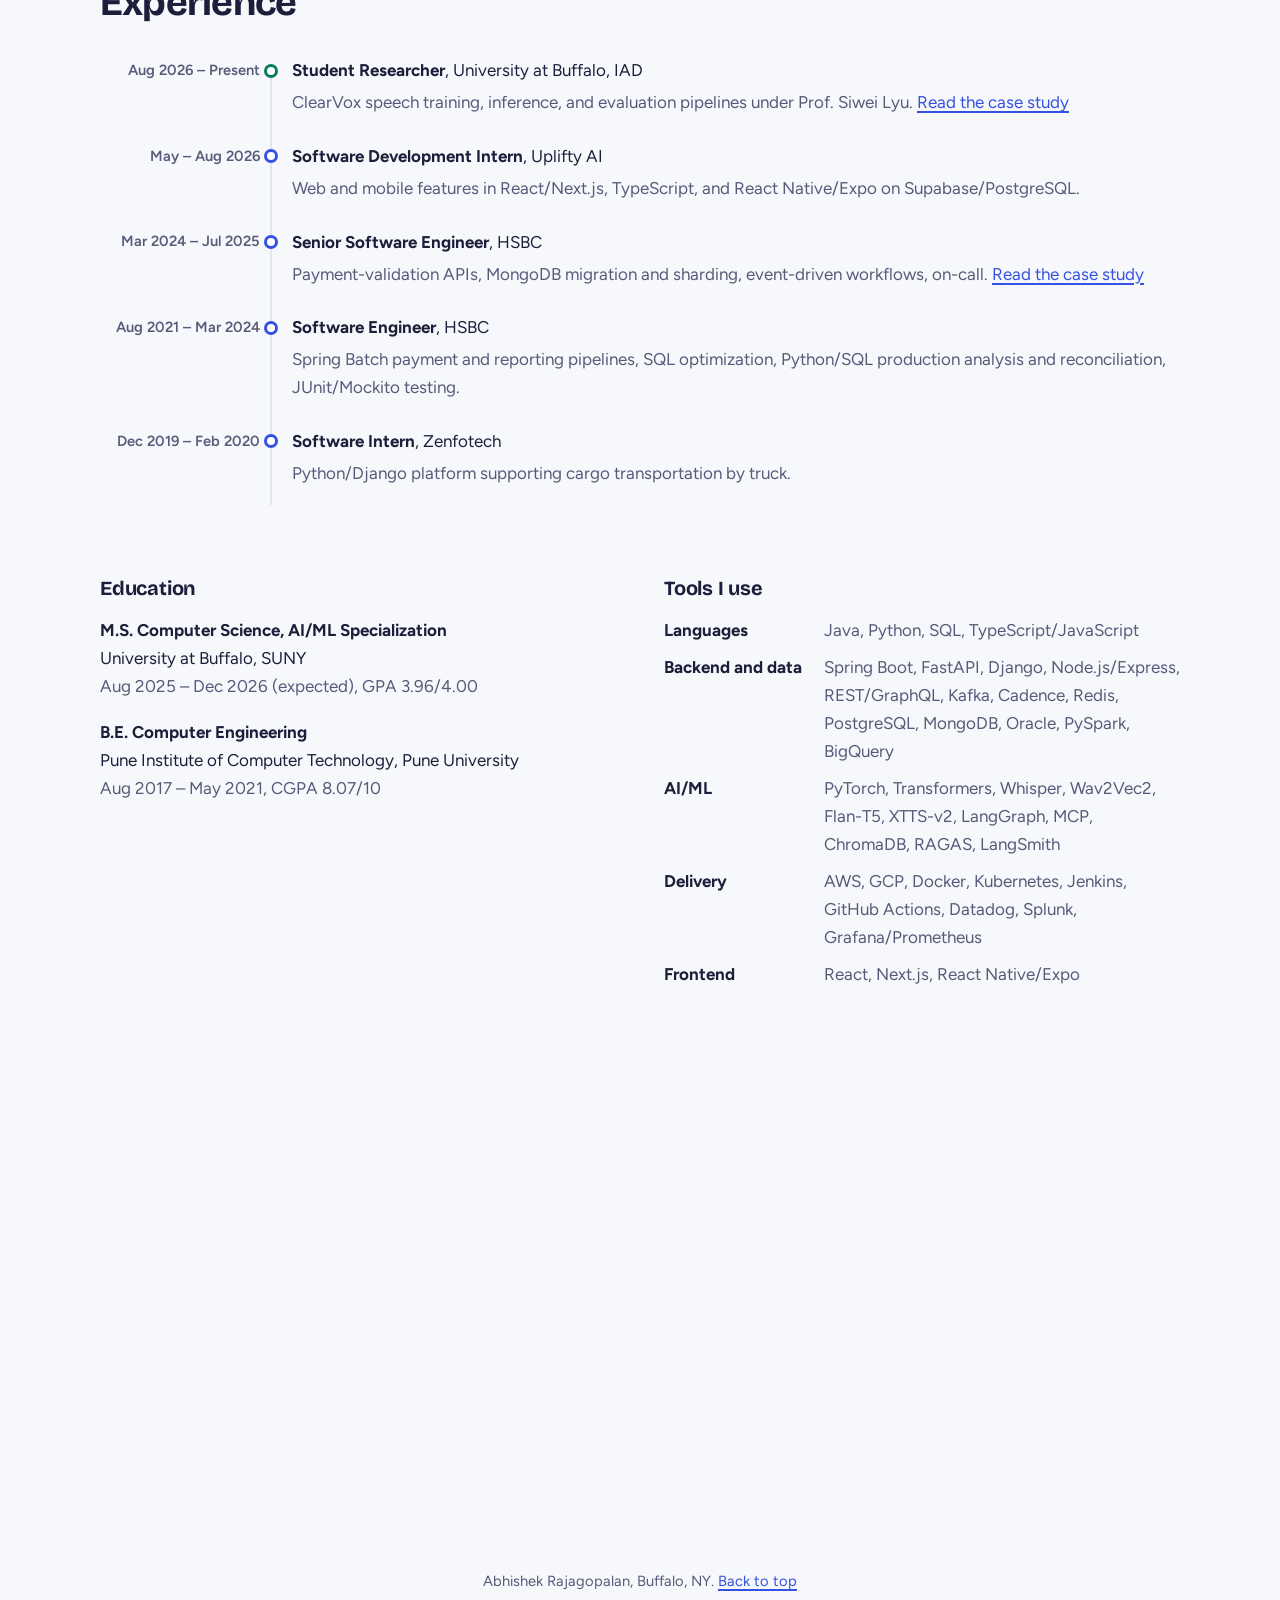
==== commit 776308ab: "Add files via upload" ====
--- a/index.html
+++ b/index.html
@@ -9,9 +9,13 @@
   <meta property="og:description" content="Payment APIs at HSBC. Speech recognition research and agent engineering at UB.">
   <meta property="og:type" content="website">
   <meta property="og:url" content="https://abhiiiinair24.github.io/">
-  <meta name="theme-color" content="#0f5c5c">
+  <meta name="theme-color" content="#3451e0">
   <link rel="icon" href="favicon.svg" type="image/svg+xml">
+  <link rel="preconnect" href="https://fonts.googleapis.com">
+  <link rel="preconnect" href="https://fonts.gstatic.com" crossorigin>
+  <link href="https://fonts.googleapis.com/css2?family=Bricolage+Grotesque:opsz,wght@12..96,500;12..96,700;12..96,800&family=Figtree:wght@400;500;600;700&display=swap" rel="stylesheet">
   <link rel="stylesheet" href="styles.css">
+  <script>document.documentElement.classList.add("js");</script>
   <script src="script.js" defer></script>
 </head>
 <body>
@@ -19,7 +23,7 @@
 
   <header class="site-header">
     <div class="wrap header-inner">
-      <a class="brand" href="#top">Abhishek Rajagopalan</a>
+      <a class="brand" href="#top"><span class="brand-mark" aria-hidden="true">AR</span><span>Abhishek Rajagopalan</span></a>
       <nav aria-label="Primary">
         <ul class="nav-list">
           <li><a href="#software-engineering">Software Engineering</a></li>
@@ -34,84 +38,108 @@
   <main id="main">
     <!-- ===================== HERO ===================== -->
     <section id="top" class="hero" aria-labelledby="hero-title">
+      <div class="wrap hero-grid">
+        <div class="hero-copy">
+          <p class="status load" style="--d:0"><span class="dot" aria-hidden="true"></span>Graduating Dec 2026, open to US relocation</p>
+          <h1 id="hero-title" class="load" style="--d:1">Four years on HSBC payment systems. Now fine-tuning and evaluating speech models at UB.</h1>
+          <p class="lede load" style="--d:2">At HSBC I shipped Java/Spring Boot payment-validation services, led a database migration, and owned on-call and releases. At UB I'm building ClearVox, a recognition, correction, and voice-cloning pipeline for impaired speech, and I report every metric with the evaluation setting behind it.</p>
+
+          <p class="pick load" style="--d:3">Pick where to start:</p>
+          <ul class="tracks load" style="--d:3">
+            <li><a class="track track-swe" href="#software-engineering">
+              <span class="track-icon" aria-hidden="true">
+                <svg viewBox="0 0 24 24" width="22" height="22"><path d="M8 7l-5 5 5 5M16 7l5 5-5 5" fill="none" stroke="currentColor" stroke-width="2.2" stroke-linecap="round" stroke-linejoin="round"/></svg>
+              </span>
+              <span class="track-text">
+                <span class="track-label">Software Engineering</span>
+                <span class="track-desc">Payment APIs, a MongoDB migration, and a deterministic agent controller</span>
+              </span>
+            </a></li>
+            <li><a class="track track-ai" href="#ai-ml">
+              <span class="track-icon" aria-hidden="true">
+                <svg viewBox="0 0 24 24" width="22" height="22"><path d="M3 12h2M7 8v8M11 5v14M15 9v6M19 11v2M21 12h0" fill="none" stroke="currentColor" stroke-width="2.2" stroke-linecap="round"/></svg>
+              </span>
+              <span class="track-text">
+                <span class="track-label">AI / ML</span>
+                <span class="track-desc">Whisper fine-tuning on dysarthric speech, held-out evaluation, RAG, deepfake detection</span>
+              </span>
+            </a></li>
+          </ul>
+        </div>
+
+        <figure class="meter load" style="--d:2" aria-hidden="true">
+          <div class="bars"></div>
+          <figcaption>
+            <span class="fig-swe">payments &amp; backend</span>
+            <span class="fig-ai">speech &amp; AI</span>
+          </figcaption>
+        </figure>
+      </div>
+
       <div class="wrap">
-        <p class="eyebrow">Software engineer · MS CS (AI/ML), University at Buffalo</p>
-        <h1 id="hero-title">Four years on HSBC payment systems. Now fine-tuning and evaluating speech models at UB.</h1>
-        <p class="lede">At HSBC I shipped Java/Spring Boot payment-validation services, led a database migration, and owned on-call and releases. At UB I'm building ClearVox, a recognition, correction, and voice-cloning pipeline for impaired speech, and I report every metric with the evaluation setting behind it.</p>
-
-        <ul class="tracks">
-          <li><a class="track" href="#software-engineering">
-            <span class="track-label">Software Engineering</span>
-            <span class="track-desc">Payment APIs, a MongoDB migration, and a deterministic agent controller</span>
-            <span class="track-arrow" aria-hidden="true">↓</span>
-          </a></li>
-          <li><a class="track" href="#ai-ml">
-            <span class="track-label">AI / ML</span>
-            <span class="track-desc">Whisper fine-tuning on dysarthric speech, held-out evaluation, RAG, deepfake detection</span>
-            <span class="track-arrow" aria-hidden="true">↓</span>
-          </a></li>
+        <ul class="facts load" style="--d:4" aria-label="At a glance">
+          <li><strong>4 years</strong><span>production engineering at HSBC</span></li>
+          <li><strong>22.6%</strong><span>macro WER, leave-one-speaker-out on TORGO</span></li>
+          <li><strong>3.96</strong><span>GPA, MS CS (AI/ML), University at Buffalo</span></li>
         </ul>
-
-        <ul class="facts" aria-label="At a glance">
-          <li><strong>4 years</strong> production engineering at HSBC</li>
-          <li><strong>22.6%</strong> macro WER, leave-one-speaker-out on TORGO</li>
-          <li><strong>3.96</strong> GPA, graduating Dec 2026</li>
-        </ul>
       </div>
     </section>
 
     <!-- ===================== SOFTWARE ENGINEERING ===================== -->
-    <section id="software-engineering" class="track-section" aria-labelledby="swe-title">
+    <section id="software-engineering" class="track-section swe" aria-labelledby="swe-title">
       <div class="wrap">
         <header class="section-head">
-          <p class="eyebrow">Track 1</p>
-          <h2 id="swe-title">Software Engineering</h2>
+          <h2 id="swe-title"><span class="section-icon" aria-hidden="true">&lt;/&gt;</span>Software Engineering</h2>
           <p>Production backend work on payment systems, and an agent controller where I kept the LLM away from the decisions.</p>
         </header>
 
-        <article class="case" id="hsbc-payments" aria-labelledby="hsbc-title">
+        <article class="case reveal" id="hsbc-payments" aria-labelledby="hsbc-title">
           <div class="case-head">
             <h3 id="hsbc-title">Payment validation APIs and data migration at HSBC</h3>
-            <p class="meta">Senior Software Engineer · Mar 2024 – Jul 2025</p>
-            <p class="stack">Java · Spring Boot · REST/GraphQL · MongoDB · Kafka · Cadence · Redis · Jenkins · Docker · Kubernetes · AWS/GCP</p>
+            <p class="meta">Senior Software Engineer, Mar 2024 – Jul 2025</p>
+            <ul class="tags" aria-label="Technologies">
+              <li>Java</li><li>Spring Boot</li><li>REST/GraphQL</li><li>MongoDB</li><li>Kafka</li><li>Cadence</li><li>Redis</li><li>Kubernetes</li><li>AWS/GCP</li>
+            </ul>
           </div>
           <div class="case-body">
             <div class="psr">
-              <h4>Problem</h4>
+              <h4>The problem</h4>
               <p>Payment validation sits on the transaction path, so the services behind it need throughput, strict security, and a safe way to recover when a step fails.</p>
               <h4>What I did</h4>
               <p>I delivered Java/Spring Boot REST and GraphQL APIs for payment validation, secured with OAuth 2.0, Spring Security, TLS/mTLS, LDAP, and managed certificates. I led the Oracle/PostgreSQL-to-MongoDB migration with geographic sharding and mentored two engineers through implementation and reviews. I added Kafka events, Cadence retries, and Redis caching, deployed through Jenkins, Docker, and Kubernetes on AWS/GCP, and owned on-call diagnosis, release readiness, and rollback coordination.</p>
             </div>
             <div class="outcomes">
-              <h4>Outcome</h4>
+              <h4>What changed</h4>
               <ul class="metric-list">
-                <li><span class="metric">80%</span> higher throughput on the payment-validation APIs</li>
-                <li><span class="metric">35%</span> higher read/write throughput after the MongoDB migration and sharding</li>
-                <li><span class="metric">800&nbsp;ms</span> p90 for a single-payment API proof of concept in performance testing; the initial prototype was later funded as a separate project</li>
-                <li><span class="metric">30&nbsp;min</span> saved per run by a Node.js/Express/MongoDB reconciliation tool I built, with access controls, scheduled reports, and Mocha tests</li>
+                <li><span class="metric" data-count="80" data-suffix="%">80%</span><span>higher throughput on the payment-validation APIs</span></li>
+                <li><span class="metric" data-count="35" data-suffix="%">35%</span><span>higher read/write throughput after the MongoDB migration and sharding</span></li>
+                <li><span class="metric" data-count="800" data-suffix=" ms">800 ms</span><span>p90 for a single-payment API proof of concept in performance testing; the initial prototype was later funded as a separate project</span></li>
+                <li><span class="metric" data-count="30" data-suffix=" min">30 min</span><span>saved per run by a Node.js/Express/MongoDB reconciliation tool I built, with access controls, scheduled reports, and Mocha tests</span></li>
               </ul>
               <p class="note">Employer work. The code is confidential, so this is a summary.</p>
             </div>
           </div>
         </article>
 
-        <article class="case" id="flight-agent" aria-labelledby="flight-title">
+        <article class="case reveal" id="flight-agent" aria-labelledby="flight-title">
           <div class="case-head">
             <h3 id="flight-title">Flight Disruption Recovery Agent</h3>
-            <p class="meta">CSE 510 Agentic Engineering · team project · I owned the agent brain</p>
-            <p class="stack">Python · finite-state machine · LLM intent parsing · simulated tools · evaluation harness</p>
+            <p class="meta">CSE 510 Agentic Engineering, team project. I owned the agent brain.</p>
+            <ul class="tags" aria-label="Technologies">
+              <li>Python</li><li>Finite-state machine</li><li>LLM intent parsing</li><li>Simulated tools</li><li>Evaluation harness</li>
+            </ul>
           </div>
           <div class="case-body">
             <div class="psr">
-              <h4>Problem</h4>
+              <h4>The problem</h4>
               <p>An agent that replans disrupted flights can't improvise actions with real consequences. It has to stay inside the rules and stop for a human at the right points.</p>
               <h4>What I did</h4>
               <p>I built the agent brain as a Python finite-state machine with bounded retries and replanning, explicit approval gates, and rule-based fallbacks. The LLM only parses intent and words messages. Deterministic code controls every transition and validates constraints through local simulated tools, and recommendations never book or pay.</p>
             </div>
             <div class="outcomes">
-              <h4>Outcome</h4>
+              <h4>What changed</h4>
               <ul class="metric-list">
-                <li><span class="metric">30/30</span> simulated scenarios passed by the integrated team system, with zero violations in the team evaluation harness</li>
+                <li><span class="metric" data-count="30" data-suffix="/30">30/30</span><span>simulated scenarios passed by the integrated team system, with zero violations in the team evaluation harness</span></li>
               </ul>
             </div>
           </div>
@@ -120,19 +148,19 @@
         <h3 class="sub-head">More software work</h3>
         <div class="cards">
           <article class="card">
-            <h4>Uplifty AI · Software Development Intern</h4>
-            <p class="meta">May – Aug 2026 · React/Next.js · TypeScript · React Native/Expo · Supabase</p>
-            <p>Built messaging, rewards, and onboarding features across web and mobile. Implemented unread tracking with Supabase/PostgreSQL triggers and RPCs, and delivered SQL migrations and Fabric compatibility fixes.</p>
+            <h4>Uplifty AI, Software Development Intern</h4>
+            <p class="meta">May – Aug 2026</p>
+            <p>Built messaging, rewards, and onboarding features in React/Next.js, TypeScript, and React Native/Expo. Implemented unread tracking with Supabase/PostgreSQL triggers and RPCs, and delivered SQL migrations and Fabric compatibility fixes.</p>
           </article>
           <article class="card">
             <h4>Job Search Automation</h4>
-            <p class="meta">Personal project · Python · REST APIs</p>
+            <p class="meta">Personal project in Python with REST APIs</p>
             <p>Built API adapters, ranking, filtering, deduplication, and persistent state for an automated job-search engine. Validated with 312 automated tests.</p>
             <p class="links"><a href="https://github.com/abhiiiinair24/job-search-automation">View code on GitHub<span class="sr-only"> (Job Search Automation)</span></a></p>
           </article>
           <article class="card">
-            <h4>HSBC · Payment and reporting pipelines</h4>
-            <p class="meta">Software Engineer · Aug 2021 – Mar 2024 · Spring Batch · SQL · PySpark · BigQuery</p>
+            <h4>HSBC payment and reporting pipelines</h4>
+            <p class="meta">Software Engineer, Aug 2021 – Mar 2024</p>
             <p>Built Spring Batch payment and reporting pipelines and gateway integrations supporting 55% more traffic. Optimized SQL queries and stored procedures across PostgreSQL, Oracle, and MySQL, and built PySpark distribution pipelines and GCS/BigQuery workflows.</p>
           </article>
         </div>
@@ -140,29 +168,32 @@
     </section>
 
     <!-- ===================== AI / ML ===================== -->
-    <section id="ai-ml" class="track-section alt" aria-labelledby="ai-title">
+    <section id="ai-ml" class="track-section ai" aria-labelledby="ai-title">
       <div class="wrap">
         <header class="section-head">
-          <p class="eyebrow">Track 2</p>
-          <h2 id="ai-title">AI / ML</h2>
+          <h2 id="ai-title"><span class="section-icon" aria-hidden="true">
+            <svg viewBox="0 0 24 24" width="26" height="26"><path d="M3 12h2M7 8v8M11 5v14M15 9v6M19 11v2" fill="none" stroke="currentColor" stroke-width="2.4" stroke-linecap="round"/></svg>
+          </span>AI / ML</h2>
           <p>Applied research where each number comes with its evaluation setting, plus the pipelines and apps that put the models to use.</p>
         </header>
 
-        <article class="case" id="clearvox" aria-labelledby="clearvox-title">
+        <article class="case reveal" id="clearvox" aria-labelledby="clearvox-title">
           <div class="case-head">
             <h3 id="clearvox-title">ClearVox: speech recognition for impaired speech</h3>
-            <p class="meta">Student Researcher, University at Buffalo IAD · Aug 2026 – Present · supervised by Prof. Siwei Lyu</p>
-            <p class="stack">PyTorch · Whisper-medium · Flan-T5-small · XTTS-v2 · ECAPA-TDNN · UTMOS · Streamlit · RTX 4090</p>
+            <p class="meta">Student Researcher, University at Buffalo IAD, Aug 2026 – Present. Supervised by Prof. Siwei Lyu.</p>
+            <ul class="tags" aria-label="Technologies">
+              <li>PyTorch</li><li>Whisper-medium</li><li>Flan-T5-small</li><li>XTTS-v2</li><li>ECAPA-TDNN</li><li>UTMOS</li><li>Streamlit</li>
+            </ul>
           </div>
           <div class="case-body">
             <div class="psr">
-              <h4>Problem</h4>
+              <h4>The problem</h4>
               <p>Speech recognition trained on typical speech struggles with impaired speech such as dysarthria. ClearVox recognizes it, corrects the transcript, and synthesizes it again with voice cloning.</p>
               <h4>What I did</h4>
               <p>I built the recognition, correction, and voice-cloning pipelines. I fine-tuned Whisper-medium on TORGO (8 speakers, 3,246 utterances) and Flan-T5-small on 1,446 correction pairs, and added XTTS-v2 synthesis with a verify-and-retry loop evaluated with ECAPA-TDNN and UTMOS. I deployed a three-page Streamlit research demo on an RTX 4090, using half precision and CPU placement to reduce GPU memory. The project began under the SUNY Research Foundation and continues at UB.</p>
             </div>
             <div class="outcomes">
-              <h4>Results and how each was measured</h4>
+              <h4>Results, and how each was measured</h4>
               <div class="table-scroll" tabindex="0" role="region" aria-label="ClearVox results table">
                 <table>
                   <thead>
@@ -187,12 +218,12 @@
         <div class="cards">
           <article class="card">
             <h4>Agentic RAG Platform for IAD</h4>
-            <p class="meta">Python · FastAPI · LangGraph · ChromaDB · MCP</p>
+            <p class="meta">Python, FastAPI, LangGraph, ChromaDB, MCP</p>
             <p>Built a Python/FastAPI prototype for document uploads, ingestion, retrieval, and responses. Integrated Gemini extraction, ChromaDB, LangGraph, text-to-SQL, and a custom MCP server, and evaluated it with RAGAS and LangSmith.</p>
           </article>
           <article class="card">
             <h4>Audio Deepfake Detection</h4>
-            <p class="meta">Deep learning course team project · PyTorch · Wav2Vec2 · Streamlit</p>
+            <p class="meta">Deep learning course team project in PyTorch</p>
             <p>Benchmarked a CNN, ResNet18, and fine-tuned Wav2Vec2 for detecting synthesized speech. Wav2Vec2 reached 87% accuracy, 0.859 F1, and 93.7% precision on the held-out cross-domain LENS-DF test. Built a Streamlit inference app.</p>
             <p class="links"><a href="https://github.com/abhiiiinair24/pied-piper-DeepfakeAudio">View code on GitHub<span class="sr-only"> (Audio Deepfake Detection)</span></a></p>
           </article>
@@ -201,33 +232,33 @@
     </section>
 
     <!-- ===================== EXPERIENCE ===================== -->
-    <section id="experience" aria-labelledby="exp-title">
+    <section id="experience" class="plain-section" aria-labelledby="exp-title">
       <div class="wrap">
         <header class="section-head">
           <h2 id="exp-title">Experience</h2>
         </header>
         <ol class="timeline">
-          <li>
+          <li class="t-ai">
             <div class="tl-when">Aug 2026 – Present</div>
             <div class="tl-what"><strong>Student Researcher</strong>, University at Buffalo, IAD
-              <p>ClearVox speech training, inference, and evaluation pipelines under Prof. Siwei Lyu. <a href="#clearvox">Case study</a></p></div>
-          </li>
-          <li>
+              <p>ClearVox speech training, inference, and evaluation pipelines under Prof. Siwei Lyu. <a href="#clearvox">Read the case study</a></p></div>
+          </li>
+          <li class="t-swe">
             <div class="tl-when">May – Aug 2026</div>
             <div class="tl-what"><strong>Software Development Intern</strong>, Uplifty AI
               <p>Web and mobile features in React/Next.js, TypeScript, and React Native/Expo on Supabase/PostgreSQL.</p></div>
           </li>
-          <li>
+          <li class="t-swe">
             <div class="tl-when">Mar 2024 – Jul 2025</div>
             <div class="tl-what"><strong>Senior Software Engineer</strong>, HSBC
-              <p>Payment-validation APIs, MongoDB migration and sharding, event-driven workflows, on-call. <a href="#hsbc-payments">Case study</a></p></div>
-          </li>
-          <li>
+              <p>Payment-validation APIs, MongoDB migration and sharding, event-driven workflows, on-call. <a href="#hsbc-payments">Read the case study</a></p></div>
+          </li>
+          <li class="t-swe">
             <div class="tl-when">Aug 2021 – Mar 2024</div>
             <div class="tl-what"><strong>Software Engineer</strong>, HSBC
               <p>Spring Batch payment and reporting pipelines, SQL optimization, Python/SQL production analysis and reconciliation, JUnit/Mockito testing.</p></div>
           </li>
-          <li>
+          <li class="t-swe">
             <div class="tl-when">Dec 2019 – Feb 2020</div>
             <div class="tl-what"><strong>Software Intern</strong>, Zenfotech
               <p>Python/Django platform supporting cargo transportation by truck.</p></div>
@@ -238,15 +269,15 @@
           <div>
             <h3 class="sub-head">Education</h3>
             <ul class="plain">
-              <li><strong>M.S. Computer Science, AI/ML Specialization</strong><br>University at Buffalo, SUNY · Aug 2025 – Dec 2026 (expected) · GPA 3.96/4.00</li>
-              <li><strong>B.E. Computer Engineering</strong><br>Pune Institute of Computer Technology, Pune University · Aug 2017 – May 2021 · CGPA 8.07/10</li>
+              <li><strong>M.S. Computer Science, AI/ML Specialization</strong><br>University at Buffalo, SUNY<br><span class="muted">Aug 2025 – Dec 2026 (expected), GPA 3.96/4.00</span></li>
+              <li><strong>B.E. Computer Engineering</strong><br>Pune Institute of Computer Technology, Pune University<br><span class="muted">Aug 2017 – May 2021, CGPA 8.07/10</span></li>
             </ul>
           </div>
           <div>
             <h3 class="sub-head">Tools I use</h3>
             <dl class="skills">
               <dt>Languages</dt><dd>Java, Python, SQL, TypeScript/JavaScript</dd>
-              <dt>Backend &amp; data</dt><dd>Spring Boot, FastAPI, Django, Node.js/Express, REST/GraphQL, Kafka, Cadence, Redis, PostgreSQL, MongoDB, Oracle, PySpark, BigQuery</dd>
+              <dt>Backend and data</dt><dd>Spring Boot, FastAPI, Django, Node.js/Express, REST/GraphQL, Kafka, Cadence, Redis, PostgreSQL, MongoDB, Oracle, PySpark, BigQuery</dd>
               <dt>AI/ML</dt><dd>PyTorch, Transformers, Whisper, Wav2Vec2, Flan-T5, XTTS-v2, LangGraph, MCP, ChromaDB, RAGAS, LangSmith</dd>
               <dt>Delivery</dt><dd>AWS, GCP, Docker, Kubernetes, Jenkins, GitHub Actions, Datadog, Splunk, Grafana/Prometheus</dd>
               <dt>Frontend</dt><dd>React, Next.js, React Native/Expo</dd>
@@ -258,21 +289,22 @@
 
     <!-- ===================== CONTACT ===================== -->
     <section id="contact" class="contact" aria-labelledby="contact-title">
-      <div class="wrap">
-        <h2 id="contact-title">Contact</h2>
+      <div class="wrap contact-inner reveal">
+        <h2 id="contact-title">Let's talk</h2>
         <p>I graduate in December 2026 and I'm open to relocating anywhere in the US. Email is the fastest way to reach me.</p>
         <ul class="contact-links">
-          <li><a href="mailto:abhishek.nair296@gmail.com">abhishek.nair296@gmail.com</a></li>
-          <li><a href="https://linkedin.com/in/abhisheknair2409">LinkedIn</a></li>
-          <li><a href="https://github.com/abhiiiinair24">GitHub</a></li>
+          <li><a class="btn btn-primary" href="mailto:abhishek.nair296@gmail.com">Email me</a></li>
+          <li><a class="btn" href="https://linkedin.com/in/abhisheknair2409">LinkedIn</a></li>
+          <li><a class="btn" href="https://github.com/abhiiiinair24">GitHub</a></li>
         </ul>
+        <p class="email-plain">abhishek.nair296@gmail.com</p>
       </div>
     </section>
   </main>
 
   <footer class="site-footer">
     <div class="wrap">
-      <p>Abhishek Rajagopalan · Buffalo, NY · <a href="#top">Back to top</a></p>
+      <p>Abhishek Rajagopalan, Buffalo, NY. <a href="#top">Back to top</a></p>
     </div>
   </footer>
 </body>
--- a/styles.css
+++ b/styles.css
@@ -1,234 +1,330 @@
 /* Abhishek Rajagopalan portfolio
-   Plain CSS, no build step. Colors live in :root so they're easy to change. */
+   Plain CSS, no build step. Change colors in :root. */
 
 :root {
-  --bg: #fbfaf7;
-  --bg-alt: #f1efe9;
+  color-scheme: light;
+  --ink: #1c1f3a;
+  --muted: #555b78;
+  --paper: #f7f8fc;
   --surface: #ffffff;
-  --text: #1b1d1f;
-  --muted: #4a5056;
-  --line: #dcd8cf;
-  --accent: #0f5c5c;
-  --accent-strong: #0a4545;
-  --accent-soft: #e2efee;
-  --focus: #b4530a;
-  --radius: 10px;
-  --wrap: 68rem;
-  --font: system-ui, -apple-system, "Segoe UI", Roboto, "Helvetica Neue", Arial, sans-serif;
-  --mono: ui-monospace, SFMono-Regular, Menlo, Consolas, monospace;
-}
-
-@media (prefers-color-scheme: dark) {
-  :root {
-    --bg: #121416;
-    --bg-alt: #181b1e;
-    --surface: #1d2124;
-    --text: #eceae4;
-    --muted: #b3b8bc;
-    --line: #33393e;
-    --accent: #6fc7c2;
-    --accent-strong: #9adcd8;
-    --accent-soft: #1c3333;
-    --focus: #f0a35e;
-  }
+  --line: #e2e5f0;
+
+  --blue: #3451e0;
+  --blue-deep: #2338a8;
+  --blue-tint: #eef1ff;
+  --green: #0a7a60;
+  --green-bright: #11b088;
+  --green-tint: #e8f7f2;
+
+  --focus: #c2410c;
+  --shadow: 0 1px 2px rgba(28, 31, 58, .06), 0 8px 24px -12px rgba(28, 31, 58, .18);
+  --shadow-lift: 0 2px 4px rgba(28, 31, 58, .06), 0 18px 36px -14px rgba(28, 31, 58, .28);
+
+  --display: "Bricolage Grotesque", "Figtree", system-ui, sans-serif;
+  --body: "Figtree", system-ui, -apple-system, "Segoe UI", Roboto, Arial, sans-serif;
+  --wrap: 70rem;
+  --ease: cubic-bezier(.2, .8, .2, 1);
 }
 
 *, *::before, *::after { box-sizing: border-box; }
-
-html { scroll-behavior: smooth; scroll-padding-top: 4.5rem; }
-@media (prefers-reduced-motion: reduce) { html { scroll-behavior: auto; } }
+html { scroll-behavior: smooth; scroll-padding-top: 5rem; }
 
 body {
   margin: 0;
-  background: var(--bg);
-  color: var(--text);
-  font-family: var(--font);
+  background: var(--paper);
+  color: var(--ink);
+  font-family: var(--body);
   font-size: 1.0625rem;
-  line-height: 1.6;
-  -webkit-text-size-adjust: 100%;
-}
-
-a { color: var(--accent); text-underline-offset: 0.18em; }
-a:hover { color: var(--accent-strong); }
-:focus-visible { outline: 3px solid var(--focus); outline-offset: 3px; border-radius: 4px; }
-
-h1, h2, h3, h4 { line-height: 1.25; margin: 0 0 0.5rem; }
-h1 { font-size: clamp(1.8rem, 1.2rem + 2.6vw, 2.9rem); letter-spacing: -0.02em; max-width: 26ch; text-wrap: balance; }
-h2 { font-size: clamp(1.5rem, 1.2rem + 1.2vw, 2rem); letter-spacing: -0.01em; }
-h3 { font-size: 1.3rem; }
-h4 { font-size: 1rem; }
+  line-height: 1.65;
+  -webkit-font-smoothing: antialiased;
+}
+
+a { color: var(--blue); text-underline-offset: .2em; text-decoration-thickness: 1.5px; }
+a:hover { color: var(--blue-deep); }
+:focus-visible { outline: 3px solid var(--focus); outline-offset: 3px; border-radius: 6px; }
+
+h1, h2, h3, h4 { font-family: var(--display); line-height: 1.15; margin: 0 0 .5rem; font-weight: 700; }
+h1 { font-size: clamp(2rem, 1.4rem + 2.2vw, 3rem); font-weight: 800; letter-spacing: -.025em; text-wrap: balance; }
+h2 { font-size: clamp(1.7rem, 1.3rem + 1.6vw, 2.4rem); letter-spacing: -.02em; }
+h3 { font-size: 1.4rem; letter-spacing: -.01em; }
+h4 { font-size: 1.05rem; }
 p { margin: 0 0 1rem; }
 
 .wrap { max-width: var(--wrap); margin: 0 auto; padding: 0 1.25rem; }
-
-.sr-only {
-  position: absolute; width: 1px; height: 1px; padding: 0; margin: -1px;
-  overflow: hidden; clip: rect(0 0 0 0); white-space: nowrap; border: 0;
-}
-
-.skip-link {
-  position: absolute; left: 1rem; top: -3rem; z-index: 100;
-  background: var(--accent); color: var(--bg); padding: 0.5rem 0.9rem; border-radius: 6px;
-}
-.skip-link:focus { top: 0.75rem; color: var(--bg); }
+.muted { color: var(--muted); }
+.sr-only { position: absolute; width: 1px; height: 1px; padding: 0; margin: -1px; overflow: hidden; clip: rect(0 0 0 0); white-space: nowrap; border: 0; }
+
+.skip-link { position: absolute; left: 1rem; top: -3rem; z-index: 100; background: var(--ink); color: #fff; padding: .5rem .9rem; border-radius: 8px; }
+.skip-link:focus { top: .75rem; color: #fff; }
 
 /* ---------- Header ---------- */
 .site-header {
   position: sticky; top: 0; z-index: 50;
-  background: color-mix(in srgb, var(--bg) 92%, transparent);
-  backdrop-filter: saturate(150%) blur(8px);
-  border-bottom: 1px solid var(--line);
-}
-.header-inner {
-  display: flex; align-items: center; justify-content: space-between;
-  gap: 0.5rem 1.5rem; flex-wrap: wrap; padding-top: 0.7rem; padding-bottom: 0.7rem;
-}
-.brand { font-weight: 700; color: var(--text); text-decoration: none; }
-.nav-list { list-style: none; margin: 0; padding: 0; display: flex; flex-wrap: wrap; gap: 0.25rem 1.1rem; }
+  background: rgba(247, 248, 252, .85);
+  backdrop-filter: saturate(160%) blur(10px);
+  -webkit-backdrop-filter: saturate(160%) blur(10px);
+  border-bottom: 1px solid transparent;
+  transition: border-color .3s, box-shadow .3s;
+}
+.site-header.scrolled { border-bottom-color: var(--line); box-shadow: 0 6px 20px -16px rgba(28, 31, 58, .4); }
+.header-inner { display: flex; align-items: center; justify-content: space-between; gap: .5rem 1.5rem; padding-top: .75rem; padding-bottom: .75rem; }
+.brand { display: inline-flex; align-items: center; gap: .6rem; font-family: var(--display); font-weight: 700; font-size: 1.05rem; color: var(--ink); text-decoration: none; }
+.brand-mark {
+  display: grid; place-items: center; width: 2.1rem; height: 2.1rem; border-radius: 10px;
+  background: linear-gradient(135deg, var(--blue), var(--green-bright));
+  color: #fff; font-size: .8rem; letter-spacing: .02em;
+  transition: transform .4s var(--ease);
+}
+.brand:hover .brand-mark { transform: rotate(-8deg) scale(1.05); }
+.nav-list { list-style: none; margin: 0; padding: 0; display: flex; gap: .25rem; }
 .nav-list a {
-  color: var(--muted); text-decoration: none; font-size: 0.95rem; font-weight: 500;
-  padding: 0.35rem 0; display: inline-block; border-bottom: 2px solid transparent;
-}
-.nav-list a:hover, .nav-list a[aria-current="true"] { color: var(--accent); border-bottom-color: var(--accent); }
+  display: inline-block; padding: .45rem .85rem; border-radius: 999px;
+  color: var(--muted); font-weight: 600; font-size: .95rem; text-decoration: none;
+  transition: background-color .2s, color .2s;
+}
+.nav-list a:hover { background: var(--blue-tint); color: var(--blue-deep); }
+.nav-list a[aria-current="true"] { background: var(--ink); color: #fff; }
 
 /* ---------- Hero ---------- */
-.hero { padding: clamp(2.5rem, 6vw, 5rem) 0 3rem; }
-.eyebrow {
-  font-family: var(--mono); font-size: 0.8rem; text-transform: uppercase;
-  letter-spacing: 0.08em; color: var(--accent); margin-bottom: 0.75rem;
-}
-.lede { font-size: 1.15rem; color: var(--muted); max-width: 46rem; margin-top: 1rem; }
-
-.tracks {
-  list-style: none; padding: 0; margin: 2rem 0 0;
-  display: grid; grid-template-columns: repeat(auto-fit, minmax(16rem, 1fr)); gap: 1rem;
-}
+.hero {
+  padding: clamp(2rem, 4vw, 3.25rem) 0 3.5rem;
+  background:
+    radial-gradient(38rem 26rem at 88% 10%, #e4e9ff 0, rgba(228, 233, 255, 0) 70%),
+    radial-gradient(30rem 22rem at 0% 100%, #dcf4ec 0, rgba(220, 244, 236, 0) 70%);
+}
+.hero-grid { display: grid; grid-template-columns: 1.7fr 1fr; gap: 3rem; align-items: center; }
+
+.status {
+  display: inline-flex; align-items: center; gap: .55rem;
+  padding: .35rem .85rem .35rem .65rem; border-radius: 999px;
+  background: var(--surface); border: 1px solid var(--line); box-shadow: var(--shadow);
+  font-size: .9rem; font-weight: 600; color: var(--ink); margin-bottom: 1.1rem;
+}
+.dot { position: relative; width: .6rem; height: .6rem; border-radius: 50%; background: var(--green-bright); }
+.dot::after {
+  content: ""; position: absolute; inset: 0; border-radius: 50%; background: var(--green-bright);
+  animation: ping 2.4s var(--ease) infinite;
+}
+@keyframes ping { 0% { transform: scale(1); opacity: .7; } 80%, 100% { transform: scale(2.6); opacity: 0; } }
+
+.lede { font-size: 1.15rem; color: var(--muted); max-width: 40rem; margin-top: 1.1rem; }
+.pick { font-weight: 600; margin: 1.5rem 0 .6rem; }
+
+.tracks { list-style: none; padding: 0; margin: 0; display: grid; grid-template-columns: 1fr 1fr; gap: .9rem; }
 .track {
-  display: grid; grid-template-columns: 1fr auto; gap: 0.25rem 1rem; height: 100%;
-  padding: 1.15rem 1.25rem; border: 2px solid var(--accent); border-radius: var(--radius);
-  background: var(--surface); color: var(--text); text-decoration: none;
-  transition: background-color .15s ease;
-}
-.track:hover { background: var(--accent-soft); color: var(--text); }
-.track-label { font-size: 1.2rem; font-weight: 700; color: var(--accent); }
-.track-desc { grid-column: 1; color: var(--muted); font-size: 0.95rem; }
-.track-arrow { grid-row: 1 / span 2; grid-column: 2; align-self: center; font-size: 1.4rem; color: var(--accent); }
-
-.facts {
-  list-style: none; padding: 0; margin: 1.75rem 0 0;
-  display: flex; flex-wrap: wrap; gap: 0.5rem 1.75rem; color: var(--muted); font-size: 0.95rem;
-}
-.facts strong { color: var(--text); }
+  --c: var(--blue); --t: var(--blue-tint);
+  display: flex; gap: .9rem; align-items: flex-start; height: 100%;
+  padding: 1rem 1.1rem; border-radius: 16px; text-decoration: none; color: var(--ink);
+  background: var(--surface); border: 1.5px solid var(--line); box-shadow: var(--shadow);
+  transition: transform .25s var(--ease), box-shadow .25s var(--ease), border-color .25s;
+}
+.track-ai { --c: var(--green); --t: var(--green-tint); }
+.track:hover { transform: translateY(-4px); box-shadow: var(--shadow-lift); border-color: var(--c); color: var(--ink); }
+.track-icon {
+  flex: none; display: grid; place-items: center; width: 2.6rem; height: 2.6rem; border-radius: 12px;
+  background: var(--t); color: var(--c); transition: transform .3s var(--ease);
+}
+.track:hover .track-icon { transform: scale(1.1) rotate(-4deg); }
+.track-label { display: block; font-family: var(--display); font-weight: 700; font-size: 1.15rem; color: var(--c); }
+.track-desc { display: block; font-size: .92rem; color: var(--muted); line-height: 1.45; margin-top: .15rem; }
+
+/* Level meter */
+.meter {
+  margin: 0; padding: 1.5rem 1.4rem 1.1rem; border-radius: 24px;
+  background: var(--surface); border: 1px solid var(--line); box-shadow: var(--shadow-lift);
+}
+.bars { display: flex; align-items: center; gap: 5px; height: 13rem; }
+.bar {
+  flex: 1; height: var(--h); border-radius: 999px;
+  background: linear-gradient(180deg, var(--c1), var(--c2));
+  transform-origin: center; transform: scaleY(.15);
+  animation: grow .9s var(--ease) forwards, breathe var(--dur) ease-in-out infinite alternate;
+  animation-delay: calc(var(--i) * 25ms + 300ms), calc(var(--i) * 25ms + 1200ms);
+}
+@keyframes grow { to { transform: scaleY(1); } }
+@keyframes breathe { from { transform: scaleY(1); } to { transform: scaleY(var(--s)); } }
+.meter figcaption { display: flex; justify-content: space-between; margin-top: 1rem; font-size: .85rem; font-weight: 600; }
+.fig-swe { color: var(--blue); }
+.fig-ai { color: var(--green); }
+
+.facts { list-style: none; padding: 0; margin: 2.75rem 0 0; display: grid; grid-template-columns: repeat(3, 1fr); gap: 1rem; }
+.facts li { padding: 1rem 1.2rem; border-radius: 16px; background: rgba(255, 255, 255, .7); border: 1px solid var(--line); }
+.facts strong { display: block; font-family: var(--display); font-size: 1.6rem; line-height: 1.2; }
+.facts span { color: var(--muted); font-size: .92rem; }
+
+/* Load-in sequence (only when JS ran, so content is never hidden without it) */
+.js .load { opacity: 0; transform: translateY(14px); animation: rise .8s var(--ease) forwards; animation-delay: calc(var(--d) * 110ms + 80ms); }
+@keyframes rise { to { opacity: 1; transform: none; } }
 
 /* ---------- Sections ---------- */
-section { padding: 3.5rem 0; }
-.track-section { border-top: 1px solid var(--line); }
-.alt { background: var(--bg-alt); }
-.section-head { margin-bottom: 2rem; max-width: 46rem; }
-.section-head p:last-child { color: var(--muted); }
-.sub-head { margin: 2.5rem 0 1rem; font-size: 1.15rem; }
+.track-section { padding: 4.5rem 0; position: relative; }
+.swe { background: linear-gradient(180deg, var(--blue-tint), var(--paper) 22rem); --c: var(--blue); --t: var(--blue-tint); }
+.ai { background: linear-gradient(180deg, var(--green-tint), var(--paper) 22rem); --c: var(--green); --t: var(--green-tint); }
+.plain-section { padding: 4.5rem 0; }
+.section-head { margin-bottom: 2rem; max-width: 44rem; }
+.section-head h2 { display: flex; align-items: center; gap: .75rem; }
+.section-head p { color: var(--muted); font-size: 1.1rem; }
+.section-icon {
+  display: inline-grid; place-items: center; width: 2.8rem; height: 2.8rem; border-radius: 14px;
+  background: var(--c); color: #fff; font-size: 1rem; font-weight: 800;
+}
+.sub-head { margin: 3rem 0 1rem; font-size: 1.25rem; }
 
 /* ---------- Case studies ---------- */
 .case {
-  background: var(--surface); border: 1px solid var(--line); border-radius: var(--radius);
-  padding: clamp(1.25rem, 3vw, 2rem); margin-bottom: 1.5rem;
-}
-.case-head { border-bottom: 1px solid var(--line); padding-bottom: 1rem; margin-bottom: 1.25rem; }
-.meta { color: var(--muted); font-size: 0.95rem; margin: 0 0 0.35rem; }
-.stack { font-family: var(--mono); font-size: 0.8rem; color: var(--muted); margin: 0; }
-.case-body { display: grid; grid-template-columns: 1fr; gap: 1.5rem; }
+  position: relative; background: var(--surface); border: 1px solid var(--line); border-radius: 22px;
+  padding: clamp(1.4rem, 3vw, 2.25rem); margin-bottom: 1.75rem; box-shadow: var(--shadow); overflow: hidden;
+}
+.case::before { content: ""; position: absolute; left: 0; top: 0; bottom: 0; width: 5px; background: var(--c); }
+.case-head { margin-bottom: 1.5rem; }
+.meta { color: var(--muted); font-size: .95rem; margin: 0 0 .7rem; }
+.tags { list-style: none; padding: 0; margin: 0; display: flex; flex-wrap: wrap; gap: .4rem; }
+.tags li { padding: .2rem .65rem; border-radius: 999px; background: var(--t); color: var(--ink); font-size: .82rem; font-weight: 600; }
+
+.case-body { display: grid; grid-template-columns: 1fr; gap: 1.75rem; }
 .case-body > * { min-width: 0; }
 @media (min-width: 900px) {
-  .case-body { grid-template-columns: 1.15fr 1fr; gap: 2.25rem; }
-  #clearvox .case-body { grid-template-columns: 1fr; }
-}
-.psr h4, .outcomes h4 {
-  font-family: var(--mono); font-size: 0.78rem; text-transform: uppercase;
-  letter-spacing: 0.07em; color: var(--accent); margin-bottom: 0.35rem;
-}
-.metric-list { list-style: none; margin: 0 0 1rem; padding: 0; display: grid; gap: 0.75rem; }
-.metric-list li { display: grid; grid-template-columns: 5.5rem 1fr; gap: 0.75rem; align-items: baseline; }
-.metric { font-weight: 700; font-size: 1.25rem; color: var(--accent); }
-.note { font-size: 0.9rem; color: var(--muted); margin: 0.75rem 0 0; }
-
-/* ---------- Results table ---------- */
-.table-scroll { overflow-x: auto; border: 1px solid var(--line); border-radius: 8px; }
-table { border-collapse: collapse; width: 100%; font-size: 0.95rem; min-width: 36rem; }
-th, td { text-align: left; vertical-align: top; padding: 0.65rem 0.85rem; border-bottom: 1px solid var(--line); }
-thead th { background: var(--accent-soft); font-size: 0.85rem; }
+  .case-body { grid-template-columns: 1.15fr 1fr; gap: 2.5rem; }
+  #clearvox .case-body { grid-template-columns: 1fr; gap: 1rem; }
+}
+.psr h4, .outcomes h4 { color: var(--c); margin-bottom: .35rem; }
+.psr p { max-width: 42rem; }
+.outcomes { background: var(--t); border-radius: 16px; padding: 1.25rem 1.3rem; }
+#clearvox .outcomes { background: transparent; padding: 0; }
+
+.metric-list { list-style: none; margin: 0; padding: 0; display: grid; gap: .9rem; }
+.metric-list li { display: grid; grid-template-columns: 6.2rem 1fr; gap: .9rem; align-items: baseline; }
+.metric { font-family: var(--display); font-weight: 800; font-size: 1.55rem; color: var(--c); font-variant-numeric: tabular-nums; white-space: nowrap; }
+.note { font-size: .92rem; color: var(--muted); margin: 1rem 0 0; }
+
+/* Results table */
+.table-scroll { overflow-x: auto; border: 1px solid var(--line); border-radius: 14px; }
+table { border-collapse: collapse; width: 100%; font-size: .97rem; min-width: 36rem; }
+th, td { text-align: left; vertical-align: top; padding: .75rem 1rem; border-bottom: 1px solid var(--line); }
+thead th { background: var(--t); font-family: var(--display); font-size: .95rem; }
+tbody tr { transition: background-color .2s; }
+tbody tr:hover { background: #fafbfe; }
 tbody tr:last-child td { border-bottom: 0; }
 td:nth-child(2) { white-space: nowrap; }
-
-/* ---------- Cards ---------- */
-.cards { display: grid; grid-template-columns: repeat(auto-fit, minmax(17rem, 1fr)); gap: 1rem; }
+td strong { color: var(--c); }
+
+/* Cards */
+.cards { display: grid; grid-template-columns: repeat(auto-fit, minmax(17rem, 1fr)); gap: 1.1rem; }
 .card {
-  background: var(--surface); border: 1px solid var(--line); border-radius: var(--radius);
-  padding: 1.25rem; display: flex; flex-direction: column;
-}
-.card h4 { font-size: 1.05rem; }
+  display: flex; flex-direction: column; padding: 1.4rem; border-radius: 18px;
+  background: var(--surface); border: 1px solid var(--line); box-shadow: var(--shadow);
+  transition: transform .25s var(--ease), box-shadow .25s var(--ease);
+}
+.card:hover { transform: translateY(-3px); box-shadow: var(--shadow-lift); }
+.card h4 { font-size: 1.1rem; }
+.card .meta { margin-bottom: .6rem; }
 .card p:last-child { margin-bottom: 0; }
-.card .links { margin-top: auto; padding-top: 0.25rem; }
-.card .links a { font-weight: 600; }
+.card .links { margin-top: auto; padding-top: .4rem; }
+.card .links a { font-weight: 700; }
+
+/* Scroll reveal (one per case study) */
+.js .reveal { opacity: 0; transform: translateY(24px); transition: opacity .7s var(--ease), transform .7s var(--ease); }
+.js .reveal.in { opacity: 1; transform: none; }
 
 /* ---------- Experience ---------- */
-.timeline { list-style: none; margin: 0; padding: 0; border-left: 2px solid var(--line); }
-.timeline li { display: grid; grid-template-columns: 10rem 1fr; gap: 1rem; padding: 0 0 1.5rem 1.25rem; position: relative; }
+.timeline { list-style: none; margin: 0 0 1rem; padding: 0; position: relative; }
+.timeline::before { content: ""; position: absolute; left: 10.6rem; top: .5rem; bottom: .5rem; width: 2px; background: var(--line); }
+.timeline li { display: grid; grid-template-columns: 10rem 1fr; gap: 2rem; padding-bottom: 1.6rem; position: relative; }
 .timeline li::before {
-  content: ""; position: absolute; left: -7px; top: 0.45rem;
-  width: 12px; height: 12px; border-radius: 50%; background: var(--accent);
-}
-.tl-when { font-family: var(--mono); font-size: 0.85rem; color: var(--muted); padding-top: 0.15rem; }
-.tl-what p { margin: 0.25rem 0 0; color: var(--muted); }
-
-.two-col { display: grid; grid-template-columns: repeat(auto-fit, minmax(19rem, 1fr)); gap: 0 2.5rem; }
+  content: ""; position: absolute; left: calc(10.6rem - 6px); top: .45rem;
+  width: 14px; height: 14px; border-radius: 50%; background: var(--surface); border: 3px solid var(--blue);
+}
+.timeline li.t-ai::before { border-color: var(--green); }
+.tl-when { font-size: .92rem; font-weight: 600; color: var(--muted); padding-top: .1rem; text-align: right; }
+.tl-what p { margin: .25rem 0 0; color: var(--muted); }
+
+.two-col { display: grid; grid-template-columns: repeat(auto-fit, minmax(19rem, 1fr)); gap: 0 3rem; }
 .plain { list-style: none; padding: 0; margin: 0; }
-.plain li { margin-bottom: 1rem; }
-.skills { margin: 0; display: grid; grid-template-columns: 8.5rem 1fr; gap: 0.5rem 1rem; }
-.skills dt { font-weight: 600; }
+.plain li { margin-bottom: 1.1rem; }
+.skills { margin: 0; display: grid; grid-template-columns: 9rem 1fr; gap: .55rem 1rem; }
+.skills dt { font-weight: 700; }
 .skills dd { margin: 0; color: var(--muted); }
 
-/* ---------- Contact / footer ---------- */
-.contact { background: var(--accent-soft); border-top: 1px solid var(--line); }
-.contact-links { list-style: none; padding: 0; margin: 0; display: flex; flex-wrap: wrap; gap: 0.75rem; }
-.contact-links a {
-  display: inline-block; padding: 0.6rem 1rem; border-radius: 8px; font-weight: 600;
-  background: var(--surface); border: 1px solid var(--line); text-decoration: none;
-}
-.contact-links a:hover { border-color: var(--accent); }
-.site-footer { padding: 1.5rem 0; font-size: 0.9rem; color: var(--muted); }
+/* ---------- Contact ---------- */
+.contact { padding: 4.5rem 0 5rem; }
+.contact-inner {
+  text-align: center; padding: clamp(2rem, 5vw, 3.5rem) 1.5rem; border-radius: 28px; color: #fff;
+  background: linear-gradient(135deg, var(--blue-deep) 0%, var(--blue) 45%, var(--green) 100%);
+  box-shadow: var(--shadow-lift);
+}
+.contact-inner h2 { color: #fff; }
+.contact-inner p { max-width: 36rem; margin-left: auto; margin-right: auto; color: rgba(255, 255, 255, .92); }
+.contact-links { list-style: none; padding: 0; margin: 1.6rem 0 0; display: flex; flex-wrap: wrap; justify-content: center; gap: .75rem; }
+.btn {
+  display: inline-block; padding: .75rem 1.4rem; border-radius: 999px; font-weight: 700; text-decoration: none;
+  color: #fff; border: 1.5px solid rgba(255, 255, 255, .6);
+  transition: transform .2s var(--ease), background-color .2s, color .2s;
+}
+.btn:hover { transform: translateY(-2px); background: rgba(255, 255, 255, .14); color: #fff; }
+.btn-primary { background: #fff; color: var(--blue-deep); border-color: #fff; }
+.btn-primary:hover { background: #fff; color: var(--blue-deep); }
+.contact .email-plain { margin-top: 1.1rem; font-size: .92rem; opacity: .85; }
+.contact :focus-visible { outline-color: #fff; }
+
+.site-footer { padding: 0 0 2rem; font-size: .92rem; color: var(--muted); text-align: center; }
 .site-footer p { margin: 0; }
 
-/* ---------- Small screens ---------- */
+/* ---------- Responsive ---------- */
+@media (max-width: 900px) {
+  .hero-grid { grid-template-columns: 1fr; gap: 2rem; }
+  .bars { height: 8rem; }
+}
 @media (max-width: 640px) {
   body { font-size: 1rem; }
-  .header-inner { flex-direction: column; align-items: flex-start; gap: 0.15rem; padding-top: 0.6rem; padding-bottom: 0.4rem; }
-  .nav-list { gap: 0 0.85rem; }
-  .nav-list a { font-size: 0.875rem; padding: 0.4rem 0; }
+  html { scroll-padding-top: 6.5rem; }
+  .header-inner { flex-direction: column; align-items: stretch; gap: .35rem; padding-top: .6rem; padding-bottom: .5rem; }
+  .site-header nav { min-width: 0; }
+  .nav-list { overflow-x: auto; max-width: 100%; scrollbar-width: none; }
+  .nav-list::-webkit-scrollbar { display: none; }
+  .nav-list { gap: 0; margin-left: -.45rem; }
+  .nav-list a { padding: .35rem .45rem; font-size: .85rem; white-space: nowrap; }
   .hero { padding: 1.5rem 0 2.5rem; }
-  h1 { font-size: 1.65rem; }
-  .lede { font-size: 1rem; margin-top: 0.75rem; }
-  .tracks { margin-top: 1.25rem; gap: 0.75rem; }
-  .track { padding: 0.9rem 1rem; }
-  .track-desc { font-size: 0.875rem; }
-  .timeline li { grid-template-columns: 1fr; gap: 0.15rem; }
-  .skills { grid-template-columns: 1fr; gap: 0.1rem; }
-  .skills dd { margin-bottom: 0.6rem; }
+  .status { margin-bottom: 1rem; font-size: .82rem; }
+  h1 { font-size: 1.7rem; }
+  .lede { font-size: 1rem; }
+  .pick { display: none; }
+  .tracks { margin-top: 1.25rem; }
+  .track { padding: .85rem 1rem; }
+  .track-desc { font-size: .88rem; }
+  .tracks { grid-template-columns: 1fr; gap: .7rem; }
+  .meter { display: none; }
+  .facts { grid-template-columns: 1fr; gap: .6rem; margin-top: 1.75rem; }
+  .facts li { display: flex; align-items: baseline; gap: .75rem; padding: .7rem 1rem; }
+  .facts strong { font-size: 1.25rem; flex: none; }
+  .track-section, .plain-section { padding: 3rem 0; }
   .metric-list li { grid-template-columns: 1fr; gap: 0; }
-  .site-header { position: static; }
-  html { scroll-padding-top: 1rem; }
+  .timeline::before { left: 5px; }
+  .timeline li { grid-template-columns: 1fr; gap: .1rem; padding-left: 1.75rem; }
+  .timeline li::before { left: 0; }
+  .tl-when { text-align: left; }
+  .skills { grid-template-columns: 1fr; gap: .1rem; }
+  .skills dd { margin-bottom: .6rem; }
   /* Results table becomes stacked rows so the evaluation setting stays visible */
   .table-scroll { overflow: visible; border: 0; }
   table { min-width: 0; }
   thead { position: absolute; width: 1px; height: 1px; overflow: hidden; clip: rect(0 0 0 0); }
-  tbody tr { display: block; border: 1px solid var(--line); border-radius: 8px; margin-bottom: 0.75rem; padding: 0.5rem 0.75rem; }
-  tbody td { display: block; padding: 0.3rem 0; border: 0; white-space: normal; }
-  tbody td::before { content: attr(data-label); display: block; font-size: 0.75rem; font-weight: 600; text-transform: uppercase; letter-spacing: 0.04em; color: var(--muted); }
-  tbody td:first-child { font-weight: 600; }
+  tbody tr { display: block; border: 1px solid var(--line); border-radius: 14px; margin-bottom: .75rem; padding: .6rem .9rem; }
+  tbody td { display: block; padding: .3rem 0; border: 0; white-space: normal; }
+  tbody td::before { content: attr(data-label); display: block; font-size: .78rem; font-weight: 700; color: var(--muted); }
+  tbody td:first-child { font-weight: 700; }
   td:nth-child(2) { white-space: normal; }
 }
 
+/* ---------- Reduced motion ---------- */
+@media (prefers-reduced-motion: reduce) {
+  html { scroll-behavior: auto; }
+  *, *::before, *::after { animation: none !important; transition: none !important; }
+  .js .load, .js .reveal { opacity: 1; transform: none; }
+  .bar { transform: none; }
+}
+
 @media print {
-  .site-header, .skip-link, .tracks { display: none; }
-  body { background: #fff; color: #000; }
-  .case, .card { break-inside: avoid; border-color: #999; }
-}
+  .site-header, .skip-link, .tracks, .meter { display: none; }
+  .js .load, .js .reveal { opacity: 1; transform: none; }
+  .case, .card { break-inside: avoid; box-shadow: none; }
+}
